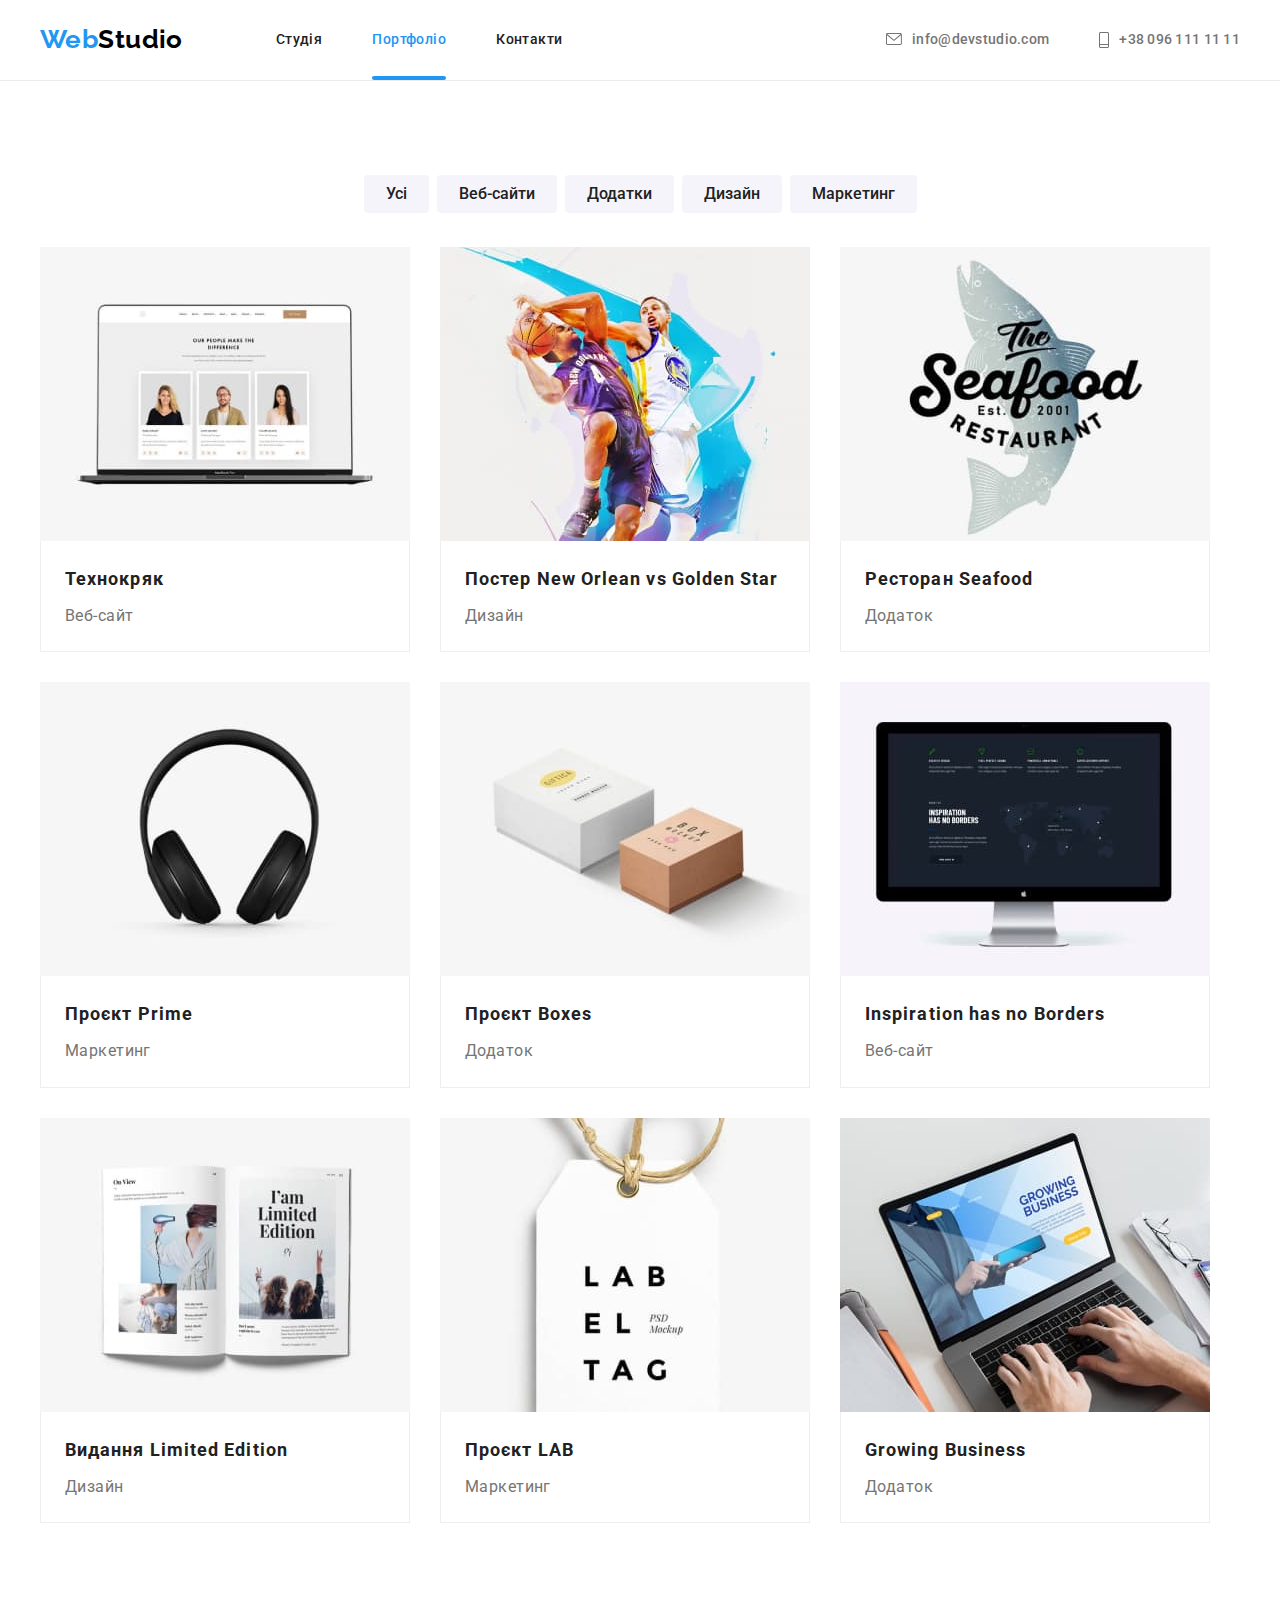
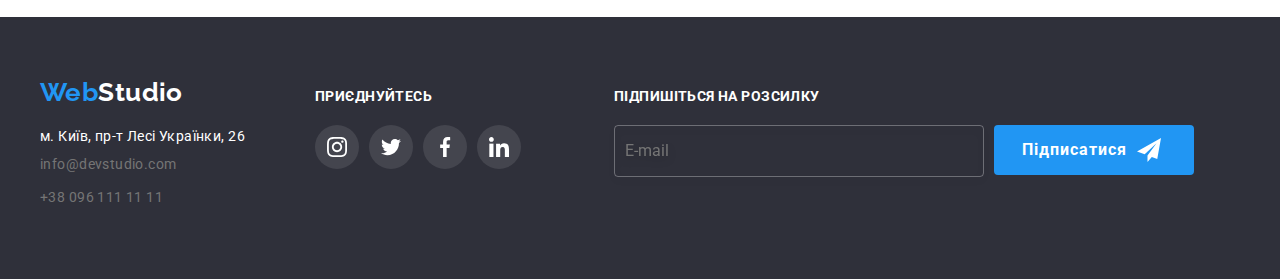
==== portfolio.html @ acfb6be5 "start" ====
<!DOCTYPE html>
<html lang="uk">
  <head>
    <meta charset="UTF-8" />
    <meta http-equiv="X-UA-Compatible" content="IE=edge" />
    <meta name="viewport" content="width=device-width, initial-scale=1.0" />
    <title>Portfolio</title>
    <link rel="preconnect" href="https://fonts.googleapis.com" />
    <link rel="preconnect" href="https://fonts.gstatic.com" crossorigin />
    <link
      href="https://fonts.googleapis.com/css2?family=Raleway:wght@700&family=Roboto:wght@400;500;700;900&display=swap"
      rel="stylesheet"
    />
    <link rel="stylesheet" href="./css/main.min.css" />
  </head>
  <body>
    <!----------------------------------------------------HEADER----------------------------------------------------------------->
    <header class="header">
      <div class="container header__container">
        <nav class="navigation">
          <a class="link webstudio-main" href="./index.html" lang="en"
            >Web<span class="studio">Studio</span></a
          >
          <ul class="menu list">
            <li class="menu__item">
              <a class="menu__link link" href="./index.html">Студія</a>
            </li>
            <li class="menu__item">
              <a class="menu__link current link" href="./portfolio.html">Портфоліо</a>
            </li>
            <li class="menu__item"><a class="menu__link link" href="#">Контакти</a></li>
          </ul>
        </nav>
        <ul class="list contact-list">
          <li>
            <a class="contact-list__link link" href="mailto:info@devstudio.com">
              <svg aria-label="конверт" class="contact-list_logo" width="16" height="12">
                <use href="./images/icons.svg#icon-envelope"></use>
              </svg>
              info@devstudio.com</a
            >
          </li>
          <li>
            <a class="contact-list__link link" href="tel:+380961111111">
              <svg aria-label="телефон" class="contact-list_logo" width="10" height="16">
                <use href="./images/icons.svg#icon-Vector"></use>
              </svg>
              +38 096 111 11 11</a
            >
          </li>
        </ul>
      </div>
    </header>
    <main>
      <section class="section">
        <div class="container">
          <h1 class="visually-hidden">Портфоліо</h1>
          <ul class="list portfolio-item">
            <li><button class="portfolio-item__btn" type="button">Усі</button></li>
            <li><button class="portfolio-item__btn" type="button">Веб-сайти</button></li>
            <li><button class="portfolio-item__btn" type="button">Додатки</button></li>
            <li><button class="portfolio-item__btn" type="button">Дизайн</button></li>
            <li><button class="portfolio-item__btn" type="button">Маркетинг</button></li>
          </ul>
          <ul class="list projects">
            <li>
              <a class="card-interactive" href="#">
                <div class="card-interactive__transform">
                  <img src="./images/portfolio1.jpg" alt="сайт" width="370" height="294" />
                  <p class="card-interactive__text">
                    Ресурс пропонує комплексні пропозиції з різним рівнем функціоналу та сервісів.
                    Все це дозволить відвідувачу отримати вичерпні відомості про компанію чи
                    приватну особу.
                  </p>
                </div>
                <div class="name-projects">
                  <h3 class="name-projects__proect">Технокряк</h3>
                  <p class="name-projects__work">Веб-сайт</p>
                </div>
              </a>
            </li>

            <li>
              <a class="card-interactive" href="#">
                <div class="card-interactive__transform">
                  <img src="./images/portfolio2.jpg" alt="баскетболісти" width="370" height="294" />
                  <p class="card-interactive__text">
                    Ресурс пропонує комплексні пропозиції з різним рівнем функціоналу та сервісів.
                    Все це дозволить відвідувачу отримати вичерпні відомості про компанію чи
                    приватну особу.
                  </p>
                </div>
                <div class="name-projects">
                  <h3 class="name-projects__proect">Постер New Orlean vs Golden Star</h3>
                  <p class="name-projects__work">Дизайн</p>
                </div>
              </a>
            </li>
            <li>
              <a class="card-interactive" href="#">
                <div class="card-interactive__transform">
                  <img
                    src="./images/portfolio3.jpg"
                    alt="емблема ресторану"
                    width="370"
                    height="294"
                  />
                  <p class="card-interactive__text">
                    Ресурс пропонує комплексні пропозиції з різним рівнем функціоналу та сервісів.
                    Все це дозволить відвідувачу отримати вичерпні відомості про компанію чи
                    приватну особу.
                  </p>
                </div>
                <div class="name-projects">
                  <h3 class="name-projects__proect">Ресторан Seafood</h3>
                  <p class="name-projects__work">Додаток</p>
                </div>
              </a>
            </li>
            <li>
              <a class="card-interactive" href="#">
                <div class="card-interactive__transform">
                  <img src="./images/portfolio4.jpg" alt="навушники" width="370" height="294" />
                  <p class="card-interactive__text">
                    Ресурс пропонує комплексні пропозиції з різним рівнем функціоналу та сервісів.
                    Все це дозволить відвідувачу отримати вичерпні відомості про компанію чи
                    приватну особу.
                  </p>
                </div>
                <div class="name-projects">
                  <h3 class="name-projects__proect">Проєкт Prime</h3>
                  <p class="name-projects__work">Маркетинг</p>
                </div>
              </a>
            </li>
            <li>
              <a class="card-interactive" href="#">
                <div class="card-interactive__transform">
                  <img src="./images/portfolio5.jpg" alt="коробки" width="370" height="294" />
                  <p class="card-interactive__text">
                    Ресурс пропонує комплексні пропозиції з різним рівнем функціоналу та сервісів.
                    Все це дозволить відвідувачу отримати вичерпні відомості про компанію чи
                    приватну особу.
                  </p>
                </div>
                <div class="name-projects">
                  <h3 class="name-projects__proect">Проєкт Boxes</h3>
                  <p class="name-projects__work">Додаток</p>
                </div>
              </a>
            </li>
            <li>
              <a class="card-interactive" href="#">
                <div class="card-interactive__transform">
                  <img src="./images/portfolio6.jpg" alt="монітор" width="370" height="294" />
                  <p class="card-interactive__text">
                    Ресурс пропонує комплексні пропозиції з різним рівнем функціоналу та сервісів.
                    Все це дозволить відвідувачу отримати вичерпні відомості про компанію чи
                    приватну особу.
                  </p>
                </div>
                <div class="name-projects">
                  <h3 class="name-projects__proect">Inspiration has no Borders</h3>
                  <p class="name-projects__work">Веб-сайт</p>
                </div>
              </a>
            </li>

            <li>
              <a class="card-interactive" href="#">
                <div class="card-interactive__transform">
                  <img src="./images/portfolio7.jpg" alt="журнал" width="370" height="294" />
                  <p class="card-interactive__text">
                    Ресурс пропонує комплексні пропозиції з різним рівнем функціоналу та сервісів.
                    Все це дозволить відвідувачу отримати вичерпні відомості про компанію чи
                    приватну особу.
                  </p>
                </div>
                <div class="name-projects">
                  <h3 class="name-projects__proect">Видання Limited Edition</h3>
                  <p class="name-projects__work">Дизайн</p>
                </div>
              </a>
            </li>
            <li>
              <a class="card-interactive" href="#">
                <div class="card-interactive__transform">
                  <img src="./images/portfolio8.jpg" alt="бірка" width="370" height="294" />
                  <p class="card-interactive__text">
                    Ресурс пропонує комплексні пропозиції з різним рівнем функціоналу та сервісів.
                    Все це дозволить відвідувачу отримати вичерпні відомості про компанію чи
                    приватну особу.
                  </p>
                </div>
                <div class="name-projects">
                  <h3 class="name-projects__proect">Проєкт LAB</h3>
                  <p class="name-projects__work">Маркетинг</p>
                </div>
              </a>
            </li>
            <li>
              <a class="card-interactive" href="#">
                <div class="card-interactive__transform">
                  <img src="./images/portfolio9.jpg" alt="ноутбук" width="370" height="294" />
                  <p class="card-interactive__text">
                    Ресурс пропонує комплексні пропозиції з різним рівнем функціоналу та сервісів.
                    Все це дозволить відвідувачу отримати вичерпні відомості про компанію чи
                    приватну особу.
                  </p>
                </div>
                <div class="name-projects">
                  <h3 class="name-projects__proect">Growing Business</h3>
                  <p class="name-projects__work">Додаток</p>
                </div>
              </a>
            </li>
          </ul>
        </div>
      </section>
    </main>
    <!----------------------------------------------------FOOTER----------------------------------------------------------------->
 <footer class="footer">
      <div class="container footer-conteiner">
        <div>
          <a class="link webstudio-footer" href="./index.html" lang="en"
            >Web<span class="studio-footer">Studio</span></a
          >

          <address class="address">
            <ul class="list address__list">
              <li class="address__item address__item--map">
                <a
                  class="link address__link"
                  href="https://goo.gl/maps/CPtrU1FHBa2aNyZL9"
                  target="_blank"
                  rel="noopener noreferrer nofollow"
                  >м. Київ, пр-т Лесі Українки, 26</a
                >
              </li>
              <li class="address__item">
                <a class="link address__contact" href="mailto:info@devstudio.com"
                  >info@devstudio.com</a
                >
              </li>
              <li class="address__item">
                <a class="link address__contact" href="tel:+380961111111">+38 096 111 11 11</a>
              </li>
            </ul>
          </address>
        </div>
<!--Join-->
        <div class="join">
          <p class="join__text">приєднуйтесь</p>
          <ul class="social-list list">
            <li class="social-list__item">
              <a href="" class="social-list__link social-list__link--color">
                <svg aria-label="іконка інстаграму" class="social-list__icon">
                  <use href="./images/icons.svg#icon-instagram"></use>
                </svg>
              </a>
            </li>
            <li class="social-list__item">
              <a href="" class="social-list__link social-list__link--color">
                <svg aria-label="іконка твітеру" class="social-list__icon">
                  <use href="./images/icons.svg#icon-twitter"></use>
                </svg>
              </a>
            </li>
            <li class="social-list__item">
              <a href="" class="social-list__link social-list__link--color">
                <svg aria-label="іконка фейсбуку" class="social-list__icon">
                  <use href="./images/icons.svg#icon-facebook"></use>
                </svg>
              </a>
            </li>
            <li class="social-list__item">
              <a href="" class="social-list__link social-list__link--color">
                <svg aria-label="іконка лінкедіну" class="social-list__icon">
                  <use href="./images/icons.svg#icon-linkedin"></use>
                </svg>
              </a>
            </li>
          </ul>
        </div>
        <div>
          <!--FORM-FOOTER-->
          <p class="join__text">підпишіться на розсилку</p>
          <form class="form-footer">
            <label for="meil" class="form-footer__label">
              <input type="mail" name="E-mail" id="mail" placeholder="E-mail" class="form-footer__mail" />
            </label>
            <button class="form-footer__button">
              Підписатися
              <svg aria-label="іконка відправки" class="form-footer__button-icon">
                <use href="./images/icons.svg#icon-icon-send-1"></use>
              </svg>
            </button>
          </form>
        </div>
      </div>
    </footer>
  </body>
</html>
---- css/main.min.css ----
h1,h2,h3,h4,h5,p{margin-top:0;margin-bottom:0;color:var(--primary-text-color)}a{text-decoration:none;list-style:none}ul,ol{margin-top:0;margin-bottom:0;padding-left:0}.link{text-decoration:none}.list{list-style:none}img{display:block;max-width:100%;height:auto}button{cursor:pointer}body{font-size:14px;font-family:"Roboto",sans-serif;letter-spacing:.03em;margin:auto}svg{display:block}.section{padding-top:94px;padding-bottom:94px}.section2{padding-bottom:94px}.container{width:1200px;margin-left:auto;margin-right:auto;padding-left:15px;padding-right:15px}.visually-hidden{position:absolute;white-space:nowrap;width:1px;height:1px;overflow:hidden;border:0;padding:0;clip:rect(0 0 0 0);clip-path:inset(50%);margin:-1px}.webstudio-main{font-family:"Raleway",sans-serif;font-weight:700;font-size:26px;line-height:1.2;color:#2196f3;margin-right:93px}.studio{color:#000}.webstudio-footer{font-family:"Raleway",sans-serif;font-weight:700;font-size:26px;line-height:1.2;color:#2196f3;display:inline-block}.studio-footer{color:#fff}.header{padding-top:24px;padding-bottom:25px;border-bottom:1px solid #ececec}.header__container{display:flex;align-items:center;justify-content:space-between}.navigation{display:flex;align-items:center}.menu{display:flex;column-gap:50px}.menu__link{font-family:"Roboto",sans-serif;font-weight:500;line-height:1.1;color:#212121;position:relative;padding-bottom:32px;transition:color 250ms cubic-bezier(0.4, 0, 0.2, 1)}.menu__link:hover,.menu__link:focus{color:#2196f3}.current{color:#2196f3}.current::after{content:"";position:absolute;bottom:-1px;left:0;width:100%;height:4px;background:#2196f3;border-radius:2px}.contact-list{display:flex;column-gap:50px}.contact-list .contact-list_logo{cursor:pointer}.contact-list_logo:hover,.contact-list_logo:focus{fill:#2196f3}.contact-list__link{font-family:"Roboto",sans-serif;font-weight:500;line-height:1.1;letter-spacing:.02em;color:#757575;display:flex;gap:10px;fill:currentColor;align-items:center;transition:color 250ms cubic-bezier(0.4, 0, 0.2, 1)}.contact-list__link:hover,.contact-list__link:focus{color:#2196f3}.title{height:600px;padding-top:200px;padding-bottom:280px;background:rgba(47,48,58,.4);box-shadow:0px 4px 4px rgba(0,0,0,.25);background-image:linear-gradient(rgba(47, 48, 58, 0.4), rgba(47, 48, 58, 0.4)),url("../images/hero.jpg");background-size:cover;max-width:1600px;margin:auto}.hero{width:700px}.head{background:#fff}.hero__title{font-family:"Roboto",sans-serif;font-weight:900;font-size:44px;line-height:1.5;text-align:center;letter-spacing:.06em;text-transform:uppercase;color:#fff;margin-bottom:30px}.hero__button{font-family:"Roboto",sans-serif;display:flex;margin-right:auto;margin-left:auto;padding:10px 32px;font-family:inherit;font-weight:700;font-size:16px;line-height:1.88;letter-spacing:.06em;color:#fff;background-color:#2196f3;border-radius:4px;border:none;transition:background-color 250ms cubic-bezier(0.4, 0, 0.2, 1)}.hero__button:hover,.hero__button:focus{background:#188ce8;box-shadow:0px 4px 4px rgba(0,0,0,.15);border-radius:4px}.benefits{display:flex;column-gap:30px;margin-left:auto;margin-right:auto}.benefits__title{font-family:"Roboto",sans-serif;font-weight:700;line-height:1.1;text-transform:uppercase;color:#212121;margin-top:30px}.benefits__box{display:flex;align-items:center;justify-content:center;width:270px;height:120px;background-color:#f5f4fa}.benefits__icon{width:70px;height:70px}.benefits__text{font-family:"Roboto",sans-serif;line-height:1.7;color:#757575;margin-top:10px}.activity__title{font-family:"Roboto",sans-serif;font-weight:700;font-size:36px;line-height:1.2;text-align:center;color:#212121;margin-bottom:50px}.activity__list{display:flex;flex-wrap:wrap;gap:30px}.activity__image{position:relative}.activity__image-text{font-family:"Roboto",sans-serif;font-weight:700;font-size:14px;line-height:1.1;text-transform:uppercase;color:#fff;position:absolute;bottom:0;left:0;display:flex;justify-content:center;align-items:center;width:370px;height:70px;background:rgba(47,48,58,.8)}.section-team{background:#f5f4fa}.team-list{display:flex;gap:30px}.team-list__item{background-color:#fff;border-radius:0px 0px 4px 4px;box-shadow:0px 1px 3px rgba(0,0,0,.12),0px 1px 1px rgba(0,0,0,.14),0px 2px 1px rgba(0,0,0,.2)}.team-content{padding:30px}.team-content__job{font-family:"Roboto",sans-serif;font-size:16px;line-height:1.2;text-align:center;color:#757575;margin-bottom:16px}.team-content__name{font-weight:500;font-size:16px;line-height:19px;text-align:center;color:#212121;margin-bottom:10px}.social-list__icon{width:20px;height:20px;fill:currentColor}.social-list{display:flex;justify-content:center;column-gap:10px}.social-list__link{display:flex;align-items:center;justify-content:center;width:44px;height:44px;border-radius:50%;color:#afb1b8;cursor:pointer;transition:color 250ms cubic-bezier(0.4, 0, 0.2, 1),background-color 250ms cubic-bezier(0.4, 0, 0.2, 1)}.social-list__link:hover,.social-list__link:focus{color:#fff;background-color:#2196f3}.social-list__link--color{color:#fff;background-color:rgba(255,255,255,.1)}.customers-list__icon{width:106px;height:60px;fill:currentColor}.customers-list{display:flex;justify-content:center;column-gap:30px}.customers-list__link{display:flex;align-items:center;justify-content:center;width:170px;height:92px;border:1px solid #afb1b8;border-radius:4px;color:#afb1b8;transition:color 250ms cubic-bezier(0.4, 0, 0.2, 1),background-color 250ms cubic-bezier(0.4, 0, 0.2, 1)}.customers-list__link:hover,.customers-list__link:focus{color:#2196f3;border:1px solid #2196f3}.footer{background-color:#2f303a;padding-top:60px;padding-bottom:60px}.footer-conteiner{display:flex;align-items:baseline}.address__contact:hover,.address__contact:focus{color:#2196f3}.address__contact{font-family:"Roboto",sans-serif;line-height:1.7;color:#757575;transition:color 250ms cubic-bezier(0.4, 0, 0.2, 1),background-color 250ms cubic-bezier(0.4, 0, 0.2, 1)}.address{font-style:normal}.address__link{font-family:"Roboto",sans-serif;line-height:1.7px;color:#fff;transition:color 250ms cubic-bezier(0.4, 0, 0.2, 1),background-color 250ms cubic-bezier(0.4, 0, 0.2, 1)}.address__item{margin-bottom:9px}.address__item--map{margin-top:20px}.join{margin-left:70px;margin-right:93px}.join__text{font-family:"Roboto",sans-serif;font-weight:700;line-height:1.14;text-transform:uppercase;color:#fff;margin-bottom:20px}.form-footer{display:flex;gap:10px}.form-footer__label input{font-family:"Roboto",sans-serif;font-weight:400;font-size:16px;line-height:1.25;color:rgba(255,255,255,.6);padding-left:10px;outline:none}.form-footer__mail{width:358px;height:50px;padding:0;background-color:rgba(0,0,0,0);border:1px solid rgba(255,255,255,.3);filter:drop-shadow(0px 4px 4px rgba(0, 0, 0, 0.15));border-radius:4px;display:block}.form-footer__button{font-family:"Roboto",sans-serif;font-weight:700;font-size:16px;line-height:30px;letter-spacing:.06em;color:#fff;background-color:#2196f3;width:200px;height:50px;display:flex;padding:10px 28px;border:none;border-radius:4px;transition:color 250ms cubic-bezier(0.4, 0, 0.2, 1),background-color 250ms cubic-bezier(0.4, 0, 0.2, 1),box-shadow 250ms cubic-bezier(0.4, 0, 0.2, 1)}.form-footer__button:hover,.form-footer__button:focus{box-shadow:0px 4px 4px rgba(0,0,0,.15)}.form-footer__button-icon{width:24px;height:24px;margin-left:10px;margin-top:3px;fill:#fff}.beckdrop{position:fixed;top:0;left:0;width:100%;height:100%;background:rgba(0,0,0,.2);z-index:100;opacity:1;visibility:visible;pointer-events:auto;transition:opacity 500ms ease,visibility 500ms ease}.is-hidden{opacity:0;pointer-events:none;visibility:hidden}.modal{height:581px;width:528px;background-color:#fff;position:absolute;top:50%;left:50%;transform:translate(-50%, -50%)}.modal__close-btn{background:rgba(0,0,0,0);border:1px solid rgba(0,0,0,.1);width:30px;height:30px;display:flex;align-items:center;justify-content:center;border-radius:50%;position:absolute;top:8px;right:8px;transition:fill 250ms cubic-bezier(0.4, 0, 0.2, 1)}.modal__close-btn:hover,.modal-window__close-btn:focus{fill:#2196f3}.form-modal{padding:40px}.form-modal__title{font-family:"Roboto",sans-serif;font-weight:700;font-size:20px;line-height:23px;color:#212121;text-align:center}.input-box{margin-top:10px}.input-box__label{font-family:"Roboto",sans-serif;font-weight:400;font-size:12px;line-height:14px;letter-spacing:.01em;color:#757575}.input-box__container{position:relative;margin-top:4px}.input-box__container input::placeholder{border:1px solid rgba(33,33,33,.2);border-radius:4px}.input-box__input{width:100%;height:40px;border:1px solid rgba(33,33,33,.2);border-radius:4px;padding:11px 12px 11px 42px;transition:border-color 250ms cubic-bezier(0.4, 0, 0.2, 1);outline:none;font-size:14px;line-height:1.14;letter-spacing:.01em;color:#212121;cursor:pointer}.input-box__input:focus{border-color:#2196f3}.input-box__input:focus+.input-box__icon{fill:#2196f3}.input-box__icon{position:absolute;left:12px;top:50%;transform:translateY(-50%);transition:color 250ms cubic-bezier(0.4, 0, 0.2, 1)}.input-box__textarea{display:block;width:448px;height:120px;border:1px solid rgba(33,33,33,.2);border-radius:4px;font-family:"Roboto",sans-serif;font-weight:400;font-size:12px;line-height:14px;letter-spacing:.01em;color:rgba(117,117,117,.5);padding:12px 16px;outline:none;cursor:pointer;margin-top:4px}.input-box__textarea:focus{border-color:#2196f3}#comments{color:#212121;font-family:"Roboto",sans-serif;font-weight:400;font-size:12px;line-height:14px;letter-spacing:.01em}.checkbox{margin-bottom:30px;padding-left:13px;margin-top:20px}.checkbox__label{font-size:14px;line-height:1.71;letter-spacing:.03em;color:#757575;display:flex;align-items:center;gap:7px}.checkbox__label span{width:16px;height:15px;border:2px solid #212121;border-radius:2px;display:flex;align-items:center;justify-content:center}.checkbox__input{-webkit-appearance:none;-moz-appearance:none;appearance:none;position:absolute}.checkbox__input:checked+.checkbox__icon{background-color:#2196f3;border:2px solid #2196f3}.checkbox__svg{background:rgba(0,0,0,0)}.checkbox__link{font-size:14px;line-height:1.71;color:#2196f3;position:relative}.checkbox__link::after{position:absolute;content:"";bottom:5px;right:0;width:100%;height:1px;background-color:#2196f3}.buton-modal-send{font-family:"Roboto",sans-serif;display:flex;margin-right:auto;margin-left:auto;padding:10px 52px;font-weight:700;font-size:16px;line-height:30px;letter-spacing:.06em;color:#fff;background:#2196f3;box-shadow:0px 4px 4px rgba(0,0,0,.15);border:none;border-radius:4px;transition:color 250ms cubic-bezier(0.4, 0, 0.2, 1),background-color 250ms cubic-bezier(0.4, 0, 0.2, 1),box-shadow 250ms cubic-bezier(0.4, 0, 0.2, 1)}.buton-modal-send:hover,.buton-modal-send:focus{background-color:#188ce8;box-shadow:0px 4px 4px rgba(0,0,0,.15)}.portfolio-item{display:flex;justify-content:center;gap:8px;margin-bottom:34px}.portfolio-item__btn{font-family:"Roboto",sans-serif;font-weight:500;font-size:16px;line-height:1.6;text-align:center;color:#212121;background-color:#f5f4fa;padding:6px 22px;border:none;border-radius:4px;transition:color 250ms cubic-bezier(0.4, 0, 0.2, 1),background-color 250ms cubic-bezier(0.4, 0, 0.2, 1)}.portfolio-item__btn:hover,.portfolio-item__btn:focus{color:#fff;background-color:#2196f3;box-shadow:0px 4px 4px rgba(0,0,0,.15)}.projects{display:flex;flex-wrap:wrap;gap:30px}.card-interactive{display:block;position:relative;text-decoration:none}.card-interactive:hover .card-interactive__text,.card-interactive:focus .card-interactive__text{transform:translateY(0%);background:rgba(33,150,243,.9)}.card-interactive:hover,.card-interactive:focus{box-shadow:0px 1px 1px rgba(0,0,0,.12),0px 4px 4px rgba(0,0,0,.06),1px 4px 6px rgba(0,0,0,.16)}.card-interactive__transform{position:relative;overflow:hidden}.card-interactive__text{position:absolute;top:0;left:0;height:100%;overflow:hidden;padding:64px 24px;color:#fff;font-family:"Roboto",sans-serif;font-weight:400;font-size:18px;line-height:1.5;transform:translateY(100%);transition:transform 250ms cubic-bezier(0.4, 0, 0.2, 1),background-color 250ms cubic-bezier(0.4, 0, 0.2, 1)}.name-projects{padding:20px 24px;border:1px solid #eee;border-top:none}.name-projects__work{font-family:"Roboto",sans-serif;font-weight:400;font-size:16px;line-height:1.9;color:#757575;margin-top:4px}.name-projects__proect{font-family:"Roboto",sans-serif;font-weight:700;font-size:18px;line-height:2;letter-spacing:.06em;color:#212121}/*# sourceMappingURL=main.min.css.map */
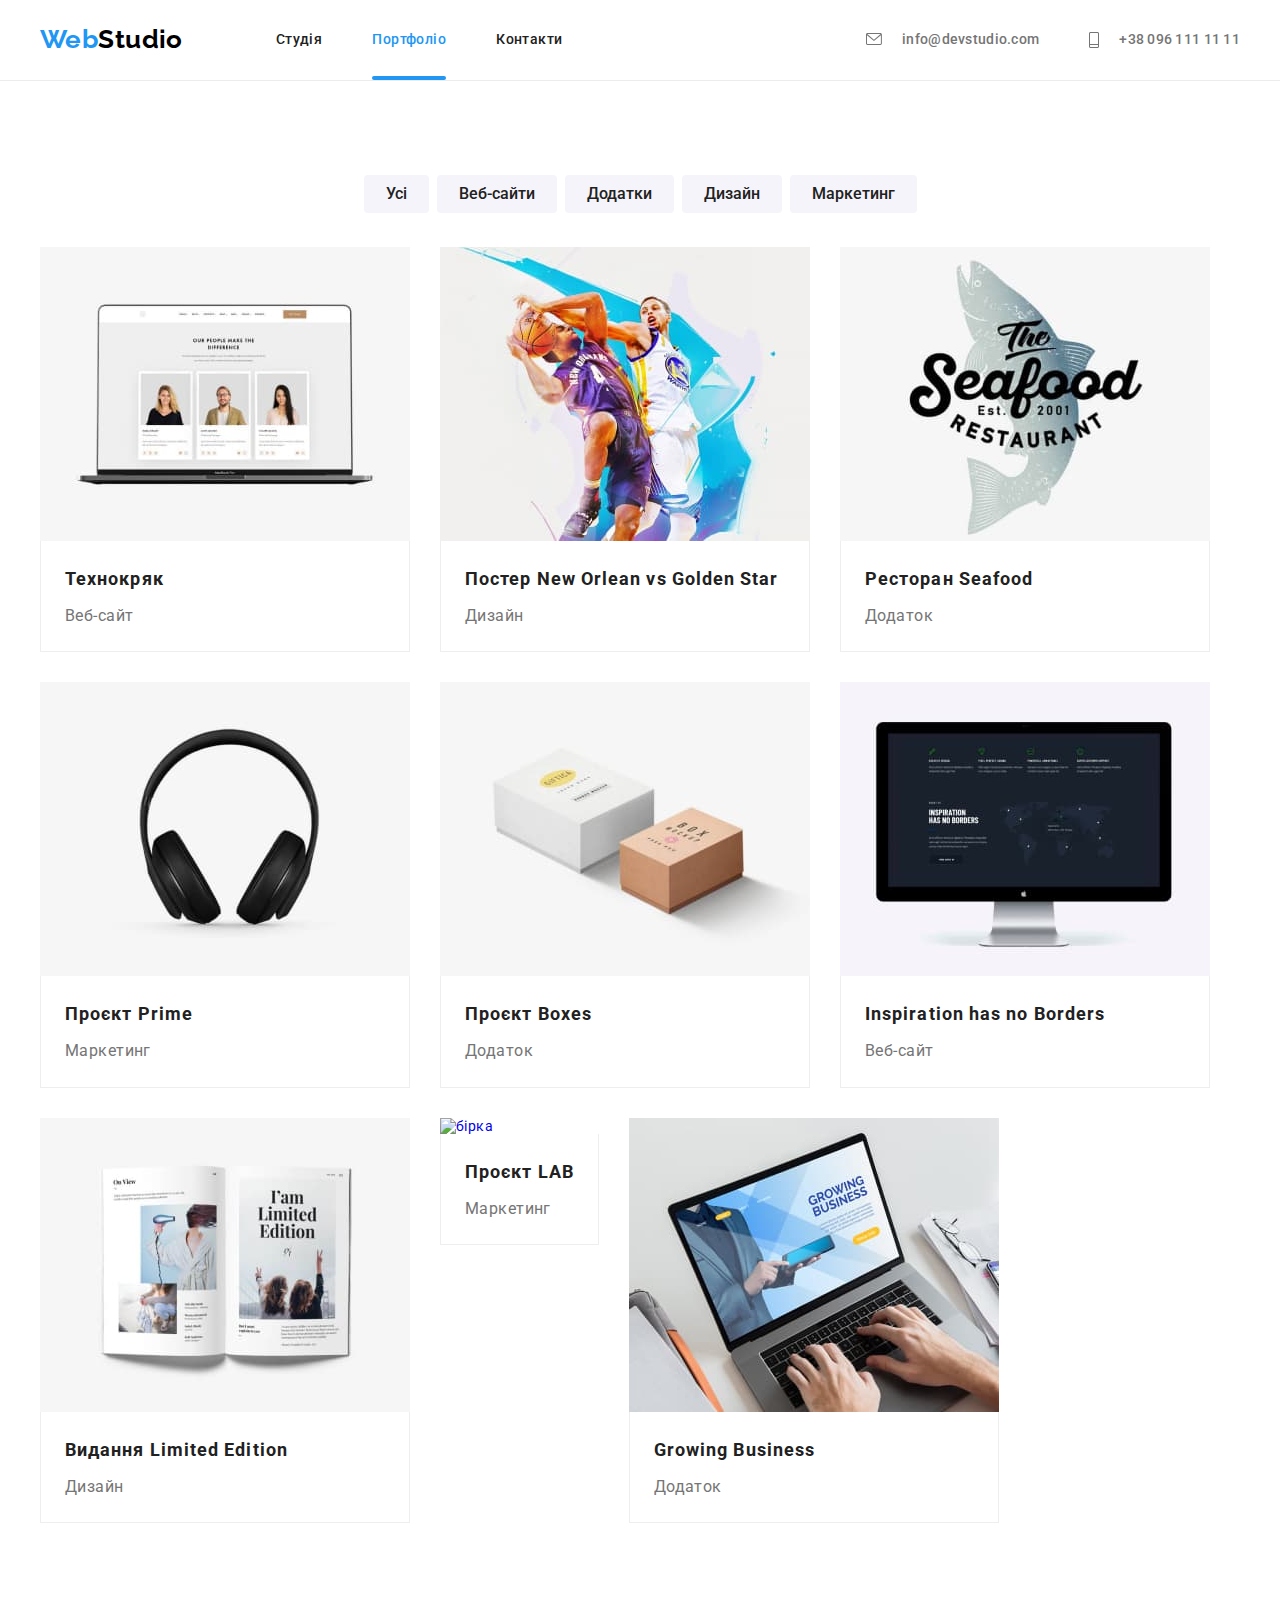
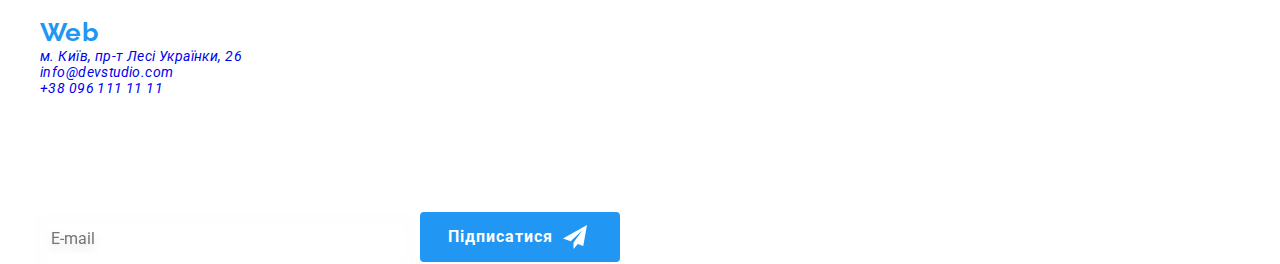
==== commit 2c46c572: "30% ready" ====
--- a/portfolio.html
+++ b/portfolio.html
@@ -66,7 +66,12 @@
             <li>
               <a class="card-interactive" href="#">
                 <div class="card-interactive__transform">
-                  <img src="./images/portfolio1.jpg" alt="сайт" width="370" height="294" />
+                  <picture>
+                <source srcset="./images/tablet/portfolio1@1x.jpg 1x, ./images/tablet/portfolio1@2x.jpg 2x" media="(max-width: 1199px)">
+                <source srcset="./images/desktop/portfolio1@1x.jpg 1x, ./images/desktop/portfolio1@2x.jpg 2x" media="(min-width: 1200px)">
+                  <source srcset="./images/mobile/portfolio1@1x.jpg 1x, ./images/mobile/portfolio1@2x.jpg 2x" media="(max-width: 768px)">
+                  <img src="./images/mobile/portfolio1@1x.jpg" alt="сайт">
+              </picture>
                   <p class="card-interactive__text">
                     Ресурс пропонує комплексні пропозиції з різним рівнем функціоналу та сервісів.
                     Все це дозволить відвідувачу отримати вичерпні відомості про компанію чи
@@ -83,7 +88,12 @@
             <li>
               <a class="card-interactive" href="#">
                 <div class="card-interactive__transform">
-                  <img src="./images/portfolio2.jpg" alt="баскетболісти" width="370" height="294" />
+                   <picture>
+                <source srcset="./images/tablet/portfolio2@1x.jpg 1x, ./images/tablet/portfolio2@2x.jpg 2x" media="(max-width: 1199px)">
+                <source srcset="./images/desktop/portfolio2@1x.jpg 1x, ./images/desktop/portfolio2@2x.jpg 2x" media="(min-width: 1200px)">
+                  <source srcset="./images/mobile/portfolio2@1x.jpg 1x, ./images/mobile/portfolio2@2x.jpg 2x" media="(max-width: 768px)">
+                  <img src="./images/mobile/portfolio2@1x.jpg" alt="баскетболісти">
+              </picture>
                   <p class="card-interactive__text">
                     Ресурс пропонує комплексні пропозиції з різним рівнем функціоналу та сервісів.
                     Все це дозволить відвідувачу отримати вичерпні відомості про компанію чи
@@ -99,12 +109,12 @@
             <li>
               <a class="card-interactive" href="#">
                 <div class="card-interactive__transform">
-                  <img
-                    src="./images/portfolio3.jpg"
-                    alt="емблема ресторану"
-                    width="370"
-                    height="294"
-                  />
+                    <picture>
+                <source srcset="./images/tablet/portfolio3@1x.jpg 1x, ./images/tablet/portfolio3@2x.jpg 2x" media="(max-width: 1199px)">
+                <source srcset="./images/desktop/portfolio3@1x.jpg 1x, ./images/desktop/portfolio3@2x.jpg 2x" media="(min-width: 1200px)">
+                  <source srcset="./images/mobile/portfolio3@1x.jpg 1x, ./images/mobile/portfolio3@2x.jpg 2x" media="(max-width: 768px)">
+                  <img src="./images/mobile/portfolio3@1x.jpg" alt="емблема ресторану">
+              </picture>
                   <p class="card-interactive__text">
                     Ресурс пропонує комплексні пропозиції з різним рівнем функціоналу та сервісів.
                     Все це дозволить відвідувачу отримати вичерпні відомості про компанію чи
@@ -120,7 +130,12 @@
             <li>
               <a class="card-interactive" href="#">
                 <div class="card-interactive__transform">
-                  <img src="./images/portfolio4.jpg" alt="навушники" width="370" height="294" />
+                    <picture>
+                <source srcset="./images/tablet/portfolio4@1x.jpg 1x, ./images/tablet/portfolio4@2x.jpg 2x" media="(max-width: 1199px)">
+                <source srcset="./images/desktop/portfolio4@1x.jpg 1x, ./images/desktop/portfolio4@2x.jpg 2x" media="(min-width: 1200px)">
+                  <source srcset="./images/mobile/portfolio4@1x.jpg 1x, ./images/mobile/portfolio4@2x.jpg 2x" media="(max-width: 768px)">
+                  <img src="./images/mobile/portfolio4@1x.jpg" alt="навушники">
+              </picture>
                   <p class="card-interactive__text">
                     Ресурс пропонує комплексні пропозиції з різним рівнем функціоналу та сервісів.
                     Все це дозволить відвідувачу отримати вичерпні відомості про компанію чи
@@ -136,7 +151,12 @@
             <li>
               <a class="card-interactive" href="#">
                 <div class="card-interactive__transform">
-                  <img src="./images/portfolio5.jpg" alt="коробки" width="370" height="294" />
+                  <picture>
+                <source srcset="./images/tablet/portfolio5@1x.jpg 1x, ./images/tablet/portfolio5@2x.jpg 2x" media="(max-width: 1199px)">
+                <source srcset="./images/desktop/portfolio5@1x.jpg 1x, ./images/desktop/portfolio5@2x.jpg 2x" media="(min-width: 1200px)">
+                  <source srcset="./images/mobile/portfolio5@1x.jpg 1x, ./images/mobile/portfolio5@2x.jpg 2x" media="(max-width: 768px)">
+                  <img src="./images/mobile/portfolio5@1x.jpg" alt="коробки">
+              </picture>
                   <p class="card-interactive__text">
                     Ресурс пропонує комплексні пропозиції з різним рівнем функціоналу та сервісів.
                     Все це дозволить відвідувачу отримати вичерпні відомості про компанію чи
@@ -152,7 +172,12 @@
             <li>
               <a class="card-interactive" href="#">
                 <div class="card-interactive__transform">
-                  <img src="./images/portfolio6.jpg" alt="монітор" width="370" height="294" />
+                  <picture>
+                <source srcset="./images/tablet/portfolio6@1x.jpg 1x, ./images/tablet/portfolio6@2x.jpg 2x" media="(max-width: 1199px)">
+                <source srcset="./images/desktop/portfolio6@1x.jpg 1x, ./images/desktop/portfolio6@2x.jpg 2x" media="(min-width: 1200px)">
+                  <source srcset="./images/mobile/portfolio6@1x.jpg 1x, ./images/mobile/portfolio6@2x.jpg 2x" media="(max-width: 768px)">
+                  <img src="./images/mobile/portfolio6@1x.jpg" alt="монітор">
+              </picture>
                   <p class="card-interactive__text">
                     Ресурс пропонує комплексні пропозиції з різним рівнем функціоналу та сервісів.
                     Все це дозволить відвідувачу отримати вичерпні відомості про компанію чи
@@ -169,7 +194,12 @@
             <li>
               <a class="card-interactive" href="#">
                 <div class="card-interactive__transform">
-                  <img src="./images/portfolio7.jpg" alt="журнал" width="370" height="294" />
+                  <picture>
+                <source srcset="./images/tablet/portfolio7@1x.jpg 1x, ./images/tablet/portfolio7@2x.jpg 2x" media="(max-width: 1199px)">
+                <source srcset="./images/desktop/portfolio7@1x.jpg 1x, ./images/desktop/portfolio7@2x.jpg 2x" media="(min-width: 1200px)">
+                  <source srcset="./images/mobile/portfolio7@1x.jpg 1x, ./images/mobile/portfolio7@2x.jpg 2x" media="(max-width: 768px)">
+                  <img src="./images/mobile/portfolio7@1x.jpg" alt="журнал">
+              </picture>
                   <p class="card-interactive__text">
                     Ресурс пропонує комплексні пропозиції з різним рівнем функціоналу та сервісів.
                     Все це дозволить відвідувачу отримати вичерпні відомості про компанію чи
@@ -185,7 +215,12 @@
             <li>
               <a class="card-interactive" href="#">
                 <div class="card-interactive__transform">
-                  <img src="./images/portfolio8.jpg" alt="бірка" width="370" height="294" />
+                 <picture>
+                <source srcset="./images/tablet/portfolio8@1x.jpg 1x, ./images/tablet/portfolio8@2x.jpg 2x" media="(max-width: 1199px)">
+                <source srcset="./images/desktop/portfolio8@1x.jpg 1x, ./images/desktop/portfolio8@2x.jpg 2x" media="(min-width: 1200px)">
+                  <source srcset="./images/mobile/portfolio8@1x.jpg 1x, ./images/mobile/portfolio8@2x.jpg 2x" media="(max-width: 768px)">
+                  <img src="./images/mobile/portfolio8@1x.jpg" alt="бірка">
+              </picture>
                   <p class="card-interactive__text">
                     Ресурс пропонує комплексні пропозиції з різним рівнем функціоналу та сервісів.
                     Все це дозволить відвідувачу отримати вичерпні відомості про компанію чи
@@ -201,7 +236,12 @@
             <li>
               <a class="card-interactive" href="#">
                 <div class="card-interactive__transform">
-                  <img src="./images/portfolio9.jpg" alt="ноутбук" width="370" height="294" />
+                  <picture>
+                <source srcset="./images/tablet/portfolio9@1x.jpg 1x, ./images/tablet/portfolio9@2x.jpg 2x" media="(max-width: 1199px)">
+                <source srcset="./images/desktop/portfolio9@1x.jpg 1x, ./images/desktop/portfolio9@2x.jpg 2x" media="(min-width: 1200px)">
+                  <source srcset="./images/mobile/portfolio9@1x.jpg 1x, ./images/mobile/portfolio9@2x.jpg 2x" media="(max-width: 768px)">
+                  <img src="./images/mobile/portfolio9@1x.jpg" alt="ноутбук">
+              </picture>
                   <p class="card-interactive__text">
                     Ресурс пропонує комплексні пропозиції з різним рівнем функціоналу та сервісів.
                     Все це дозволить відвідувачу отримати вичерпні відомості про компанію чи
--- a/css/main.min.css
+++ b/css/main.min.css
@@ -1 +1 @@
-h1,h2,h3,h4,h5,p{margin-top:0;margin-bottom:0;color:var(--primary-text-color)}a{text-decoration:none;list-style:none}ul,ol{margin-top:0;margin-bottom:0;padding-left:0}.link{text-decoration:none}.list{list-style:none}img{display:block;max-width:100%;height:auto}button{cursor:pointer}body{font-size:14px;font-family:"Roboto",sans-serif;letter-spacing:.03em;margin:auto}svg{display:block}.section{padding-top:94px;padding-bottom:94px}.section2{padding-bottom:94px}.container{width:1200px;margin-left:auto;margin-right:auto;padding-left:15px;padding-right:15px}.visually-hidden{position:absolute;white-space:nowrap;width:1px;height:1px;overflow:hidden;border:0;padding:0;clip:rect(0 0 0 0);clip-path:inset(50%);margin:-1px}.webstudio-main{font-family:"Raleway",sans-serif;font-weight:700;font-size:26px;line-height:1.2;color:#2196f3;margin-right:93px}.studio{color:#000}.webstudio-footer{font-family:"Raleway",sans-serif;font-weight:700;font-size:26px;line-height:1.2;color:#2196f3;display:inline-block}.studio-footer{color:#fff}.header{padding-top:24px;padding-bottom:25px;border-bottom:1px solid #ececec}.header__container{display:flex;align-items:center;justify-content:space-between}.navigation{display:flex;align-items:center}.menu{display:flex;column-gap:50px}.menu__link{font-family:"Roboto",sans-serif;font-weight:500;line-height:1.1;color:#212121;position:relative;padding-bottom:32px;transition:color 250ms cubic-bezier(0.4, 0, 0.2, 1)}.menu__link:hover,.menu__link:focus{color:#2196f3}.current{color:#2196f3}.current::after{content:"";position:absolute;bottom:-1px;left:0;width:100%;height:4px;background:#2196f3;border-radius:2px}.contact-list{display:flex;column-gap:50px}.contact-list .contact-list_logo{cursor:pointer}.contact-list_logo:hover,.contact-list_logo:focus{fill:#2196f3}.contact-list__link{font-family:"Roboto",sans-serif;font-weight:500;line-height:1.1;letter-spacing:.02em;color:#757575;display:flex;gap:10px;fill:currentColor;align-items:center;transition:color 250ms cubic-bezier(0.4, 0, 0.2, 1)}.contact-list__link:hover,.contact-list__link:focus{color:#2196f3}.title{height:600px;padding-top:200px;padding-bottom:280px;background:rgba(47,48,58,.4);box-shadow:0px 4px 4px rgba(0,0,0,.25);background-image:linear-gradient(rgba(47, 48, 58, 0.4), rgba(47, 48, 58, 0.4)),url("../images/hero.jpg");background-size:cover;max-width:1600px;margin:auto}.hero{width:700px}.head{background:#fff}.hero__title{font-family:"Roboto",sans-serif;font-weight:900;font-size:44px;line-height:1.5;text-align:center;letter-spacing:.06em;text-transform:uppercase;color:#fff;margin-bottom:30px}.hero__button{font-family:"Roboto",sans-serif;display:flex;margin-right:auto;margin-left:auto;padding:10px 32px;font-family:inherit;font-weight:700;font-size:16px;line-height:1.88;letter-spacing:.06em;color:#fff;background-color:#2196f3;border-radius:4px;border:none;transition:background-color 250ms cubic-bezier(0.4, 0, 0.2, 1)}.hero__button:hover,.hero__button:focus{background:#188ce8;box-shadow:0px 4px 4px rgba(0,0,0,.15);border-radius:4px}.benefits{display:flex;column-gap:30px;margin-left:auto;margin-right:auto}.benefits__title{font-family:"Roboto",sans-serif;font-weight:700;line-height:1.1;text-transform:uppercase;color:#212121;margin-top:30px}.benefits__box{display:flex;align-items:center;justify-content:center;width:270px;height:120px;background-color:#f5f4fa}.benefits__icon{width:70px;height:70px}.benefits__text{font-family:"Roboto",sans-serif;line-height:1.7;color:#757575;margin-top:10px}.activity__title{font-family:"Roboto",sans-serif;font-weight:700;font-size:36px;line-height:1.2;text-align:center;color:#212121;margin-bottom:50px}.activity__list{display:flex;flex-wrap:wrap;gap:30px}.activity__image{position:relative}.activity__image-text{font-family:"Roboto",sans-serif;font-weight:700;font-size:14px;line-height:1.1;text-transform:uppercase;color:#fff;position:absolute;bottom:0;left:0;display:flex;justify-content:center;align-items:center;width:370px;height:70px;background:rgba(47,48,58,.8)}.section-team{background:#f5f4fa}.team-list{display:flex;gap:30px}.team-list__item{background-color:#fff;border-radius:0px 0px 4px 4px;box-shadow:0px 1px 3px rgba(0,0,0,.12),0px 1px 1px rgba(0,0,0,.14),0px 2px 1px rgba(0,0,0,.2)}.team-content{padding:30px}.team-content__job{font-family:"Roboto",sans-serif;font-size:16px;line-height:1.2;text-align:center;color:#757575;margin-bottom:16px}.team-content__name{font-weight:500;font-size:16px;line-height:19px;text-align:center;color:#212121;margin-bottom:10px}.social-list__icon{width:20px;height:20px;fill:currentColor}.social-list{display:flex;justify-content:center;column-gap:10px}.social-list__link{display:flex;align-items:center;justify-content:center;width:44px;height:44px;border-radius:50%;color:#afb1b8;cursor:pointer;transition:color 250ms cubic-bezier(0.4, 0, 0.2, 1),background-color 250ms cubic-bezier(0.4, 0, 0.2, 1)}.social-list__link:hover,.social-list__link:focus{color:#fff;background-color:#2196f3}.social-list__link--color{color:#fff;background-color:rgba(255,255,255,.1)}.customers-list__icon{width:106px;height:60px;fill:currentColor}.customers-list{display:flex;justify-content:center;column-gap:30px}.customers-list__link{display:flex;align-items:center;justify-content:center;width:170px;height:92px;border:1px solid #afb1b8;border-radius:4px;color:#afb1b8;transition:color 250ms cubic-bezier(0.4, 0, 0.2, 1),background-color 250ms cubic-bezier(0.4, 0, 0.2, 1)}.customers-list__link:hover,.customers-list__link:focus{color:#2196f3;border:1px solid #2196f3}.footer{background-color:#2f303a;padding-top:60px;padding-bottom:60px}.footer-conteiner{display:flex;align-items:baseline}.address__contact:hover,.address__contact:focus{color:#2196f3}.address__contact{font-family:"Roboto",sans-serif;line-height:1.7;color:#757575;transition:color 250ms cubic-bezier(0.4, 0, 0.2, 1),background-color 250ms cubic-bezier(0.4, 0, 0.2, 1)}.address{font-style:normal}.address__link{font-family:"Roboto",sans-serif;line-height:1.7px;color:#fff;transition:color 250ms cubic-bezier(0.4, 0, 0.2, 1),background-color 250ms cubic-bezier(0.4, 0, 0.2, 1)}.address__item{margin-bottom:9px}.address__item--map{margin-top:20px}.join{margin-left:70px;margin-right:93px}.join__text{font-family:"Roboto",sans-serif;font-weight:700;line-height:1.14;text-transform:uppercase;color:#fff;margin-bottom:20px}.form-footer{display:flex;gap:10px}.form-footer__label input{font-family:"Roboto",sans-serif;font-weight:400;font-size:16px;line-height:1.25;color:rgba(255,255,255,.6);padding-left:10px;outline:none}.form-footer__mail{width:358px;height:50px;padding:0;background-color:rgba(0,0,0,0);border:1px solid rgba(255,255,255,.3);filter:drop-shadow(0px 4px 4px rgba(0, 0, 0, 0.15));border-radius:4px;display:block}.form-footer__button{font-family:"Roboto",sans-serif;font-weight:700;font-size:16px;line-height:30px;letter-spacing:.06em;color:#fff;background-color:#2196f3;width:200px;height:50px;display:flex;padding:10px 28px;border:none;border-radius:4px;transition:color 250ms cubic-bezier(0.4, 0, 0.2, 1),background-color 250ms cubic-bezier(0.4, 0, 0.2, 1),box-shadow 250ms cubic-bezier(0.4, 0, 0.2, 1)}.form-footer__button:hover,.form-footer__button:focus{box-shadow:0px 4px 4px rgba(0,0,0,.15)}.form-footer__button-icon{width:24px;height:24px;margin-left:10px;margin-top:3px;fill:#fff}.beckdrop{position:fixed;top:0;left:0;width:100%;height:100%;background:rgba(0,0,0,.2);z-index:100;opacity:1;visibility:visible;pointer-events:auto;transition:opacity 500ms ease,visibility 500ms ease}.is-hidden{opacity:0;pointer-events:none;visibility:hidden}.modal{height:581px;width:528px;background-color:#fff;position:absolute;top:50%;left:50%;transform:translate(-50%, -50%)}.modal__close-btn{background:rgba(0,0,0,0);border:1px solid rgba(0,0,0,.1);width:30px;height:30px;display:flex;align-items:center;justify-content:center;border-radius:50%;position:absolute;top:8px;right:8px;transition:fill 250ms cubic-bezier(0.4, 0, 0.2, 1)}.modal__close-btn:hover,.modal-window__close-btn:focus{fill:#2196f3}.form-modal{padding:40px}.form-modal__title{font-family:"Roboto",sans-serif;font-weight:700;font-size:20px;line-height:23px;color:#212121;text-align:center}.input-box{margin-top:10px}.input-box__label{font-family:"Roboto",sans-serif;font-weight:400;font-size:12px;line-height:14px;letter-spacing:.01em;color:#757575}.input-box__container{position:relative;margin-top:4px}.input-box__container input::placeholder{border:1px solid rgba(33,33,33,.2);border-radius:4px}.input-box__input{width:100%;height:40px;border:1px solid rgba(33,33,33,.2);border-radius:4px;padding:11px 12px 11px 42px;transition:border-color 250ms cubic-bezier(0.4, 0, 0.2, 1);outline:none;font-size:14px;line-height:1.14;letter-spacing:.01em;color:#212121;cursor:pointer}.input-box__input:focus{border-color:#2196f3}.input-box__input:focus+.input-box__icon{fill:#2196f3}.input-box__icon{position:absolute;left:12px;top:50%;transform:translateY(-50%);transition:color 250ms cubic-bezier(0.4, 0, 0.2, 1)}.input-box__textarea{display:block;width:448px;height:120px;border:1px solid rgba(33,33,33,.2);border-radius:4px;font-family:"Roboto",sans-serif;font-weight:400;font-size:12px;line-height:14px;letter-spacing:.01em;color:rgba(117,117,117,.5);padding:12px 16px;outline:none;cursor:pointer;margin-top:4px}.input-box__textarea:focus{border-color:#2196f3}#comments{color:#212121;font-family:"Roboto",sans-serif;font-weight:400;font-size:12px;line-height:14px;letter-spacing:.01em}.checkbox{margin-bottom:30px;padding-left:13px;margin-top:20px}.checkbox__label{font-size:14px;line-height:1.71;letter-spacing:.03em;color:#757575;display:flex;align-items:center;gap:7px}.checkbox__label span{width:16px;height:15px;border:2px solid #212121;border-radius:2px;display:flex;align-items:center;justify-content:center}.checkbox__input{-webkit-appearance:none;-moz-appearance:none;appearance:none;position:absolute}.checkbox__input:checked+.checkbox__icon{background-color:#2196f3;border:2px solid #2196f3}.checkbox__svg{background:rgba(0,0,0,0)}.checkbox__link{font-size:14px;line-height:1.71;color:#2196f3;position:relative}.checkbox__link::after{position:absolute;content:"";bottom:5px;right:0;width:100%;height:1px;background-color:#2196f3}.buton-modal-send{font-family:"Roboto",sans-serif;display:flex;margin-right:auto;margin-left:auto;padding:10px 52px;font-weight:700;font-size:16px;line-height:30px;letter-spacing:.06em;color:#fff;background:#2196f3;box-shadow:0px 4px 4px rgba(0,0,0,.15);border:none;border-radius:4px;transition:color 250ms cubic-bezier(0.4, 0, 0.2, 1),background-color 250ms cubic-bezier(0.4, 0, 0.2, 1),box-shadow 250ms cubic-bezier(0.4, 0, 0.2, 1)}.buton-modal-send:hover,.buton-modal-send:focus{background-color:#188ce8;box-shadow:0px 4px 4px rgba(0,0,0,.15)}.portfolio-item{display:flex;justify-content:center;gap:8px;margin-bottom:34px}.portfolio-item__btn{font-family:"Roboto",sans-serif;font-weight:500;font-size:16px;line-height:1.6;text-align:center;color:#212121;background-color:#f5f4fa;padding:6px 22px;border:none;border-radius:4px;transition:color 250ms cubic-bezier(0.4, 0, 0.2, 1),background-color 250ms cubic-bezier(0.4, 0, 0.2, 1)}.portfolio-item__btn:hover,.portfolio-item__btn:focus{color:#fff;background-color:#2196f3;box-shadow:0px 4px 4px rgba(0,0,0,.15)}.projects{display:flex;flex-wrap:wrap;gap:30px}.card-interactive{display:block;position:relative;text-decoration:none}.card-interactive:hover .card-interactive__text,.card-interactive:focus .card-interactive__text{transform:translateY(0%);background:rgba(33,150,243,.9)}.card-interactive:hover,.card-interactive:focus{box-shadow:0px 1px 1px rgba(0,0,0,.12),0px 4px 4px rgba(0,0,0,.06),1px 4px 6px rgba(0,0,0,.16)}.card-interactive__transform{position:relative;overflow:hidden}.card-interactive__text{position:absolute;top:0;left:0;height:100%;overflow:hidden;padding:64px 24px;color:#fff;font-family:"Roboto",sans-serif;font-weight:400;font-size:18px;line-height:1.5;transform:translateY(100%);transition:transform 250ms cubic-bezier(0.4, 0, 0.2, 1),background-color 250ms cubic-bezier(0.4, 0, 0.2, 1)}.name-projects{padding:20px 24px;border:1px solid #eee;border-top:none}.name-projects__work{font-family:"Roboto",sans-serif;font-weight:400;font-size:16px;line-height:1.9;color:#757575;margin-top:4px}.name-projects__proect{font-family:"Roboto",sans-serif;font-weight:700;font-size:18px;line-height:2;letter-spacing:.06em;color:#212121}/*# sourceMappingURL=main.min.css.map */+h1,h2,h3,h4,h5,p{margin-top:0;margin-bottom:0;color:var(--primary-text-color)}a{text-decoration:none;list-style:none}ul,ol{margin-top:0;margin-bottom:0;padding-left:0}.link{text-decoration:none}.list{list-style:none}img{display:block;max-width:100%;height:auto}button{cursor:pointer}body{font-size:14px;font-family:"Roboto",sans-serif;letter-spacing:.03em;margin:auto}svg{display:block}.section{padding-top:60px;padding-bottom:60px}@media screen and (min-width: 1200px){.section{padding-top:94px;padding-bottom:94px}}@media screen and (min-width: 1200px){.section2{padding-bottom:94px}}.container{margin:0 auto;padding-left:15px;padding-right:15px}@media screen and (min-width: 448px){.container{width:448px}}@media screen and (min-width: 448px)and (min-width: 768px){.container{width:768px}}@media screen and (min-width: 1200px){.container{width:1200px}}.visually-hidden{position:absolute;white-space:nowrap;width:1px;height:1px;overflow:hidden;border:0;padding:0;clip:rect(0 0 0 0);clip-path:inset(50%);margin:-1px}.webstudio-main{font-family:"Raleway",sans-serif;font-weight:700;font-size:26px;line-height:1.2;color:#2196f3;margin-right:93px}.studio{color:#000}.webstudio-footer{font-family:"Raleway",sans-serif;font-weight:700;font-size:26px;line-height:1.2;color:#2196f3;display:inline-block}.studio-footer{color:#fff}@media screen and (min-width: 768px){.header{padding-top:24px;padding-bottom:25px;border-bottom:1px solid #ececec}.header__container{display:flex;align-items:center;justify-content:space-between}.navigation{display:flex;align-items:center}.menu{display:flex;column-gap:50px}.menu__link{font-family:"Roboto",sans-serif;font-weight:500;line-height:1.1;color:#212121;position:relative;padding-bottom:32px;transition:color 250ms cubic-bezier(0.4, 0, 0.2, 1)}.menu__link:hover,.menu__link:focus{color:#2196f3}.current{color:#2196f3}.current::after{content:"";position:absolute;bottom:-1px;left:0;width:100%;height:4px;background:#2196f3;border-radius:2px}}@media screen and (min-width: 1200px){.contact-list{display:flex;column-gap:50px}.contact-list .contact-list_logo{cursor:pointer}.contact-list_logo:hover,.contact-list_logo:focus{fill:#2196f3}}@media screen and (min-width: 768px){.contact-list__link{font-family:"Roboto",sans-serif;font-weight:500;line-height:1.1;letter-spacing:.02em;color:#757575;display:flex;gap:10px;fill:currentColor;align-items:center;transition:color 250ms cubic-bezier(0.4, 0, 0.2, 1)}.contact-list__link:hover,.contact-list__link:focus{color:#2196f3}}@media screen and (max-width: 1199px){.contact-list{display:flex;flex-direction:column;row-gap:10px}}@media screen and (min-width: 768px){.contact-list_logo{margin-right:8px}}@media screen and (min-width: 768px){.contact-list_logo{margin-right:10px}}.title{max-width:480px;padding-top:118px;padding-bottom:118px;margin-left:auto;margin-right:auto;background-image:linear-gradient(rgba(47, 48, 58, 0.4), rgba(47, 48, 58, 0.4)),url("../images/mobile/header1.jpg");background-repeat:no-repeat;background-size:cover;background-position:center}@media(min-device-pixel-ratio: 2),(-webkit-min-device-pixel-ratio: 2),(min-resolution: 192dpi),(min-resolution: 2dppx){.title{background-image:linear-gradient(rgba(47, 48, 58, 0.4), rgba(47, 48, 58, 0.4)),url("../images/mobile/header2.jpg")}}@media screen and (min-width: 768px){.title{max-width:768px;background-image:linear-gradient(rgba(47, 48, 58, 0.4), rgba(47, 48, 58, 0.4)),url("../images/tablet/header1.jpg");background-repeat:no-repeat;background-size:cover;background-position:center}}@media screen and (min-width: 768px)and (min-device-pixel-ratio: 2),screen and (min-width: 768px)and (min-resolution: 192dpi),screen and (min-width: 768px)and (min-resolution: 2dppx){.title{background-image:linear-gradient(rgba(47, 48, 58, 0.4), rgba(47, 48, 58, 0.4)),url("../images/tablet/header2.jpg")}}@media screen and (min-width: 1200px){.title{max-width:1600px;padding-top:200px;padding-bottom:200px;background-image:linear-gradient(rgba(47, 48, 58, 0.4), rgba(47, 48, 58, 0.4)),url("../images/desktop/header1.jpg");background-repeat:no-repeat;background-size:cover;background-position:center}}@media screen and (min-width: 1200px)and (min-device-pixel-ratio: 2),screen and (min-width: 1200px)and (min-resolution: 192dpi),screen and (min-width: 1200px)and (min-resolution: 2dppx){.title{background-image:linear-gradient(rgba(47, 48, 58, 0.4), rgba(47, 48, 58, 0.4)),url("../images/desktop/header2.jpg")}}.head{background:#fff}.hero__title{text-align:center;max-width:360px;margin:0 auto;font-weight:900;font-size:26px;line-height:1.62;text-align:center;letter-spacing:.06em;text-transform:uppercase;font-family:"Roboto",sans-serif;color:#fff}@media screen and (min-width: 1200px){.hero__title{font-size:44px;line-height:1.36;max-width:696px}}.hero__button{font-family:"Roboto",sans-serif;display:flex;margin-top:30px;margin-right:auto;margin-left:auto;padding:10px 22px;font-family:inherit;font-weight:700;font-size:16px;line-height:1.88;letter-spacing:.06em;color:#fff;background-color:#2196f3;border-radius:4px;border:none;transition:background-color 250ms cubic-bezier(0.4, 0, 0.2, 1)}.hero__button:hover,.hero__button:focus{background:#188ce8;box-shadow:0px 4px 4px rgba(0,0,0,.15);border-radius:4px}@media screen and (min-width: 1200px){.hero__button{padding:10px 32px}}.benefits{display:flex}@media screen and (max-width: 767px){.benefits{flex-direction:column;row-gap:30px}}@media screen and (min-width: 768px)and (max-width: 1199px){.benefits{flex-wrap:wrap;gap:30px}}@media screen and (min-width: 1200px){.benefits{column-gap:30px}}.benefits__title{font-family:"Roboto",sans-serif;font-weight:700;line-height:1.1;text-transform:uppercase;color:#212121;margin-bottom:10px}@media screen and (max-width: 768px){.benefits__title{text-align:center}}.benefits__box{display:flex;align-items:center;justify-content:center;max-width:450px;height:120px;background-color:#f5f4fa;margin-bottom:30px}@media screen and (min-width: 768px){.benefits__box{width:354px}}@media screen and (min-width: 1200px){.benefits__box{width:270px}}.benefits__icon{width:70px;height:70px}.benefits__text{font-family:"Roboto",sans-serif;line-height:1.7;color:#757575;margin-top:10px;max-width:450px}@media screen and (min-width: 768px){.benefits__text{width:354px}}@media screen and (min-width: 1200px){.benefits__text{width:270px}}.activity__title{font-family:"Roboto",sans-serif;font-weight:700;font-size:28px;line-height:.84;text-align:center;color:#212121}@media screen and (min-width: 1200px){.activity__title{font-size:36px;line-height:1.2;margin-bottom:50px}}.activity{display:none}@media screen and (min-width: 1200px){.activity{display:block}}.activity__list{display:flex;flex-wrap:wrap;gap:30px}.activity__image{position:relative}.activity__image-text{font-family:"Roboto",sans-serif;font-weight:700;font-size:14px;line-height:1.1;text-transform:uppercase;color:#fff;position:absolute;bottom:0;left:0;display:flex;justify-content:center;align-items:center;width:370px;height:70px;background:rgba(47,48,58,.8)}.section-team{background:#f5f4fa}.team-list{flex-direction:column;display:flex;gap:30px}@media screen and (min-width: 768px){.team-list{flex-direction:row;flex-wrap:wrap}}.team-list__item{background-color:#fff;border-radius:0px 0px 4px 4px;box-shadow:0px 1px 3px rgba(0,0,0,.12),0px 1px 1px rgba(0,0,0,.14),0px 2px 1px rgba(0,0,0,.2)}.team-content{padding:30px}.team-content__job{font-family:"Roboto",sans-serif;font-size:16px;line-height:1.2;text-align:center;color:#757575;margin-bottom:16px}.team-content__name{font-weight:500;font-size:16px;line-height:19px;text-align:center;color:#212121;margin-bottom:10px}.social-list__icon{width:20px;height:20px;fill:currentColor}.social-list{display:flex;justify-content:center;column-gap:10px}.social-list__link{display:flex;align-items:center;justify-content:center;width:44px;height:44px;border-radius:50%;color:#afb1b8;cursor:pointer;transition:color 250ms cubic-bezier(0.4, 0, 0.2, 1),background-color 250ms cubic-bezier(0.4, 0, 0.2, 1)}.social-list__link:hover,.social-list__link:focus{color:#fff;background-color:#2196f3}.social-list__link--color{color:#fff;background-color:rgba(255,255,255,.1)}.customers-list__icon{width:106px;height:60px;fill:currentColor}.customers-list{display:flex;justify-content:center;column-gap:30px}.customers-list__link{display:flex;align-items:center;justify-content:center;width:170px;height:92px;border:1px solid #afb1b8;border-radius:4px;color:#afb1b8;transition:color 250ms cubic-bezier(0.4, 0, 0.2, 1),background-color 250ms cubic-bezier(0.4, 0, 0.2, 1)}.customers-list__link:hover,.customers-list__link:focus{color:#2196f3;border:1px solid #2196f3}.join{margin-left:70px;margin-right:93px}.join__text{font-family:"Roboto",sans-serif;font-weight:700;line-height:1.14;text-transform:uppercase;color:#fff;margin-bottom:20px}.form-footer{display:flex;gap:10px}.form-footer__label input{font-family:"Roboto",sans-serif;font-weight:400;font-size:16px;line-height:1.25;color:rgba(255,255,255,.6);padding-left:10px;outline:none}.form-footer__mail{width:358px;height:50px;padding:0;background-color:rgba(0,0,0,0);border:1px solid rgba(255,255,255,.3);filter:drop-shadow(0px 4px 4px rgba(0, 0, 0, 0.15));border-radius:4px;display:block}.form-footer__button{font-family:"Roboto",sans-serif;font-weight:700;font-size:16px;line-height:30px;letter-spacing:.06em;color:#fff;background-color:#2196f3;width:200px;height:50px;display:flex;padding:10px 28px;border:none;border-radius:4px;transition:color 250ms cubic-bezier(0.4, 0, 0.2, 1),background-color 250ms cubic-bezier(0.4, 0, 0.2, 1),box-shadow 250ms cubic-bezier(0.4, 0, 0.2, 1)}.form-footer__button:hover,.form-footer__button:focus{box-shadow:0px 4px 4px rgba(0,0,0,.15)}.form-footer__button-icon{width:24px;height:24px;margin-left:10px;margin-top:3px;fill:#fff}.beckdrop{position:fixed;top:0;left:0;width:100%;height:100%;background:rgba(0,0,0,.2);z-index:100;opacity:1;visibility:visible;pointer-events:auto;transition:opacity 500ms ease,visibility 500ms ease}.is-hidden{opacity:0;pointer-events:none;visibility:hidden}.modal{height:581px;width:528px;background-color:#fff;position:absolute;top:50%;left:50%;transform:translate(-50%, -50%)}.modal__close-btn{background:rgba(0,0,0,0);border:1px solid rgba(0,0,0,.1);width:30px;height:30px;display:flex;align-items:center;justify-content:center;border-radius:50%;position:absolute;top:8px;right:8px;transition:fill 250ms cubic-bezier(0.4, 0, 0.2, 1)}.modal__close-btn:hover,.modal-window__close-btn:focus{fill:#2196f3}.form-modal{padding:40px}.form-modal__title{font-family:"Roboto",sans-serif;font-weight:700;font-size:20px;line-height:23px;color:#212121;text-align:center}.input-box{margin-top:10px}.input-box__label{font-family:"Roboto",sans-serif;font-weight:400;font-size:12px;line-height:14px;letter-spacing:.01em;color:#757575}.input-box__container{position:relative;margin-top:4px}.input-box__container input::placeholder{border:1px solid rgba(33,33,33,.2);border-radius:4px}.input-box__input{width:100%;height:40px;border:1px solid rgba(33,33,33,.2);border-radius:4px;padding:11px 12px 11px 42px;transition:border-color 250ms cubic-bezier(0.4, 0, 0.2, 1);outline:none;font-size:14px;line-height:1.14;letter-spacing:.01em;color:#212121;cursor:pointer}.input-box__input:focus{border-color:#2196f3}.input-box__input:focus+.input-box__icon{fill:#2196f3}.input-box__icon{position:absolute;left:12px;top:50%;transform:translateY(-50%);transition:color 250ms cubic-bezier(0.4, 0, 0.2, 1)}.input-box__textarea{display:block;width:448px;height:120px;border:1px solid rgba(33,33,33,.2);border-radius:4px;font-family:"Roboto",sans-serif;font-weight:400;font-size:12px;line-height:14px;letter-spacing:.01em;color:rgba(117,117,117,.5);padding:12px 16px;outline:none;cursor:pointer;margin-top:4px}.input-box__textarea:focus{border-color:#2196f3}#comments{color:#212121;font-family:"Roboto",sans-serif;font-weight:400;font-size:12px;line-height:14px;letter-spacing:.01em}.checkbox{margin-bottom:30px;padding-left:13px;margin-top:20px}.checkbox__label{font-size:14px;line-height:1.71;letter-spacing:.03em;color:#757575;display:flex;align-items:center;gap:7px}.checkbox__label span{width:16px;height:15px;border:2px solid #212121;border-radius:2px;display:flex;align-items:center;justify-content:center}.checkbox__input{-webkit-appearance:none;-moz-appearance:none;appearance:none;position:absolute}.checkbox__input:checked+.checkbox__icon{background-color:#2196f3;border:2px solid #2196f3}.checkbox__svg{background:rgba(0,0,0,0)}.checkbox__link{font-size:14px;line-height:1.71;color:#2196f3;position:relative}.checkbox__link::after{position:absolute;content:"";bottom:5px;right:0;width:100%;height:1px;background-color:#2196f3}.buton-modal-send{font-family:"Roboto",sans-serif;display:flex;margin-right:auto;margin-left:auto;padding:10px 52px;font-weight:700;font-size:16px;line-height:30px;letter-spacing:.06em;color:#fff;background:#2196f3;box-shadow:0px 4px 4px rgba(0,0,0,.15);border:none;border-radius:4px;transition:color 250ms cubic-bezier(0.4, 0, 0.2, 1),background-color 250ms cubic-bezier(0.4, 0, 0.2, 1),box-shadow 250ms cubic-bezier(0.4, 0, 0.2, 1)}.buton-modal-send:hover,.buton-modal-send:focus{background-color:#188ce8;box-shadow:0px 4px 4px rgba(0,0,0,.15)}.portfolio-item{display:flex;justify-content:center;gap:8px;margin-bottom:34px}.portfolio-item__btn{font-family:"Roboto",sans-serif;font-weight:500;font-size:16px;line-height:1.6;text-align:center;color:#212121;background-color:#f5f4fa;padding:6px 22px;border:none;border-radius:4px;transition:color 250ms cubic-bezier(0.4, 0, 0.2, 1),background-color 250ms cubic-bezier(0.4, 0, 0.2, 1)}.portfolio-item__btn:hover,.portfolio-item__btn:focus{color:#fff;background-color:#2196f3;box-shadow:0px 4px 4px rgba(0,0,0,.15)}.projects{display:flex;flex-wrap:wrap;gap:30px}.card-interactive{display:block;position:relative;text-decoration:none}.card-interactive:hover .card-interactive__text,.card-interactive:focus .card-interactive__text{transform:translateY(0%);background:rgba(33,150,243,.9)}.card-interactive:hover,.card-interactive:focus{box-shadow:0px 1px 1px rgba(0,0,0,.12),0px 4px 4px rgba(0,0,0,.06),1px 4px 6px rgba(0,0,0,.16)}.card-interactive__transform{position:relative;overflow:hidden}.card-interactive__text{position:absolute;top:0;left:0;height:100%;overflow:hidden;padding:64px 24px;color:#fff;font-family:"Roboto",sans-serif;font-weight:400;font-size:18px;line-height:1.5;transform:translateY(100%);transition:transform 250ms cubic-bezier(0.4, 0, 0.2, 1),background-color 250ms cubic-bezier(0.4, 0, 0.2, 1)}.name-projects{padding:20px 24px;border:1px solid #eee;border-top:none}.name-projects__work{font-family:"Roboto",sans-serif;font-weight:400;font-size:16px;line-height:1.9;color:#757575;margin-top:4px}.name-projects__proect{font-family:"Roboto",sans-serif;font-weight:700;font-size:18px;line-height:2;letter-spacing:.06em;color:#212121}.menu-button{cursor:pointer;background-color:#fff;fill:currentColor;border:none;padding:0}.menu-button:hover,.menu-button:focus{color:#2196f3}@media screen and (min-width: 768px){.menu-button{display:none}}.js-close-menu{position:absolute;top:10px;right:15px}.menu-container{position:fixed;top:0;left:0;padding:48px 40px;width:100vw;height:100vh;z-index:999;background-color:#fff;transform:translateX(100%);overflow:auto}@media screen and (min-width: 768px){.menu-container{display:none}}.menu-container.is-open{transform:translateX(0)}.mobile-menu{display:flex;flex-direction:column;row-gap:32px;align-items:flex-start;margin-bottom:306px}.mobile-menu__link{font-weight:500;font-size:40px;line-height:1.18;text-align:center;letter-spacing:.02em}.mobile-menu__link:hover,.mobile-menu__link:focus{color:#2196f3}.mobile-menu__link--current{color:#2196f3}.mobile-contact{display:flex;flex-direction:column;row-gap:32px;align-items:flex-start;margin-bottom:64px}.mobile-contact__link{display:block;font-weight:500;font-size:34px;line-height:40px;letter-spacing:.02em;color:#757575}.mobile-contact__link:hover,.mobile-contact__link:focus{transform:scale(1.18);color:#2196f3}.mobile-contact__link .mobile-contacts__link--size{font-size:24px;line-height:28px}.mobile-social-netw{display:flex;column-gap:20px;align-items:center}.mobile-social-netw__item{position:relative}.mobile-social-netw__item:not(:last-child)::after{content:"";position:absolute;right:-10px;top:50%;transform:translateY(-50%);display:block;width:1px;height:22px;background-color:rgba(33,33,33,.2)}.mobile-social-netw__link{font-weight:500px;font-size:18px;line-height:1.22;letter-spacing:.02em;color:#2196f3}@media screen and (max-width: 767px){.menu{display:none}.contact-list{display:none}}/*# sourceMappingURL=main.min.css.map */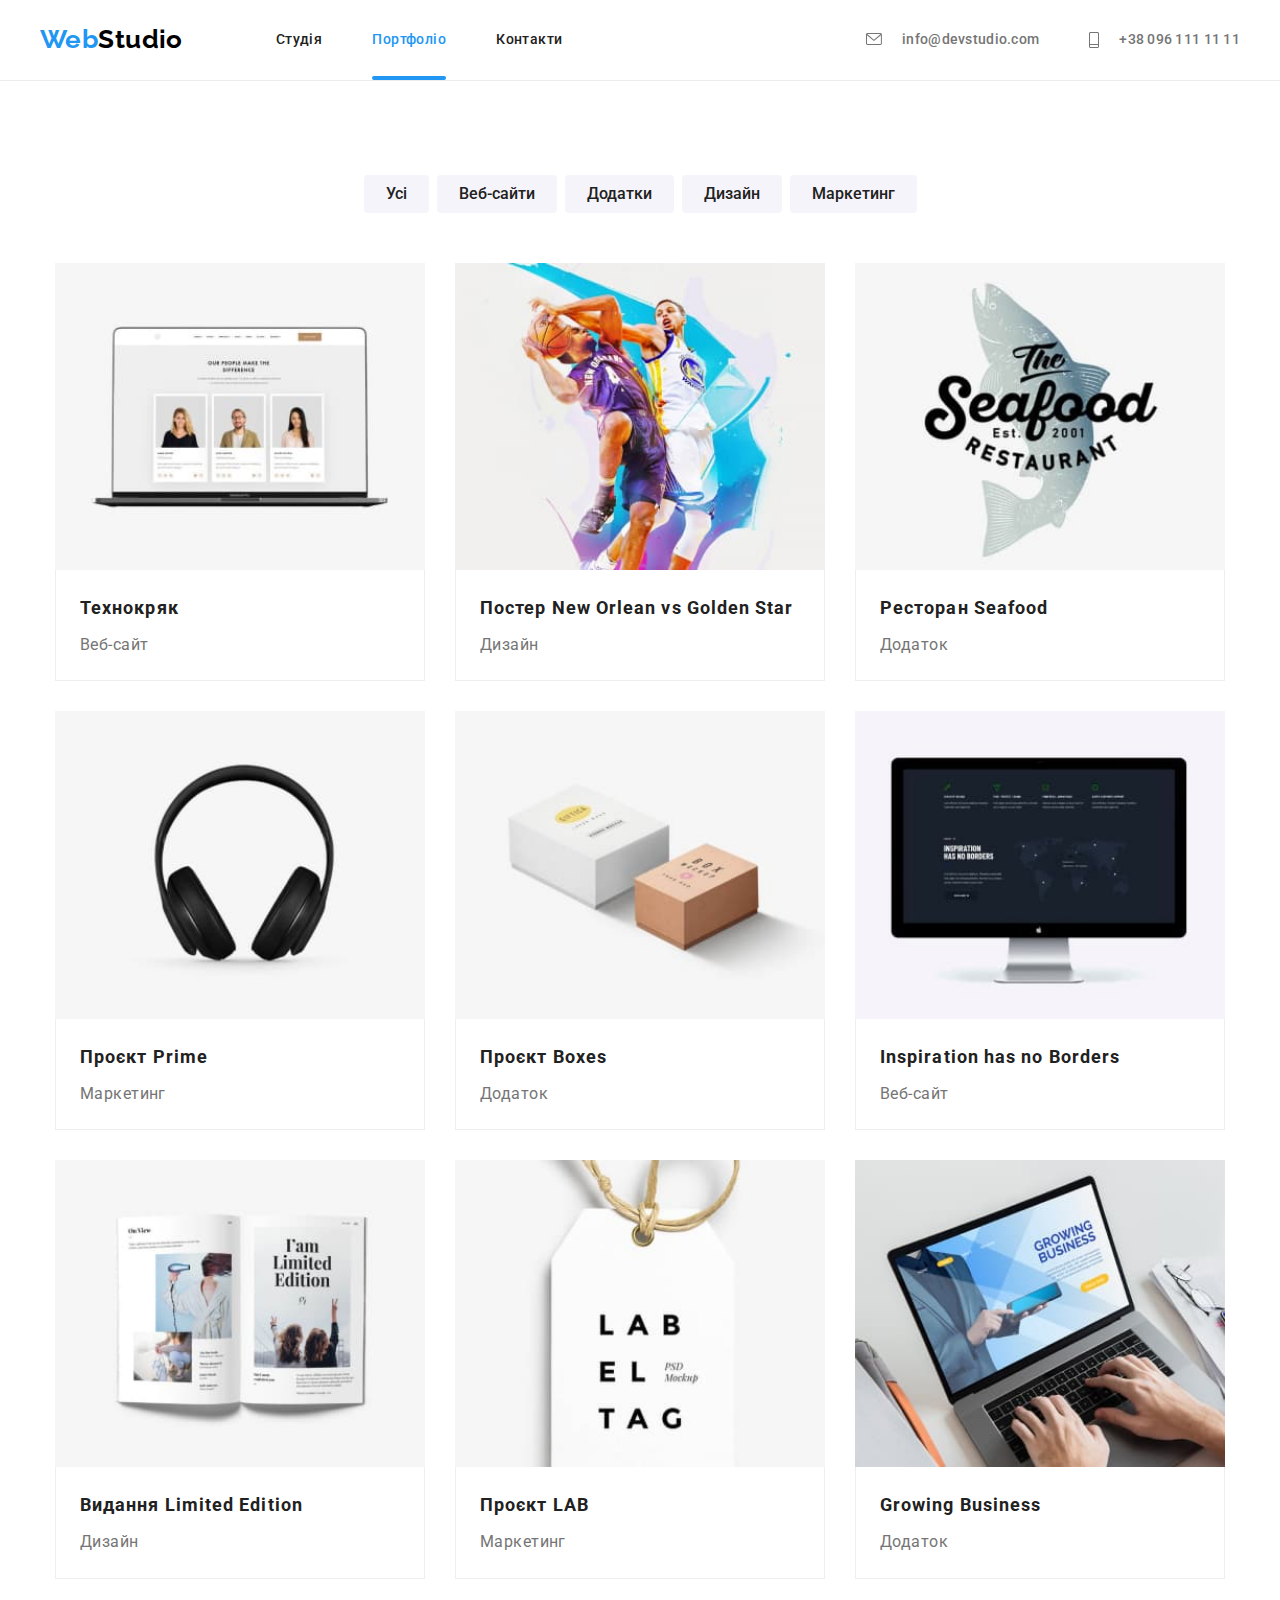
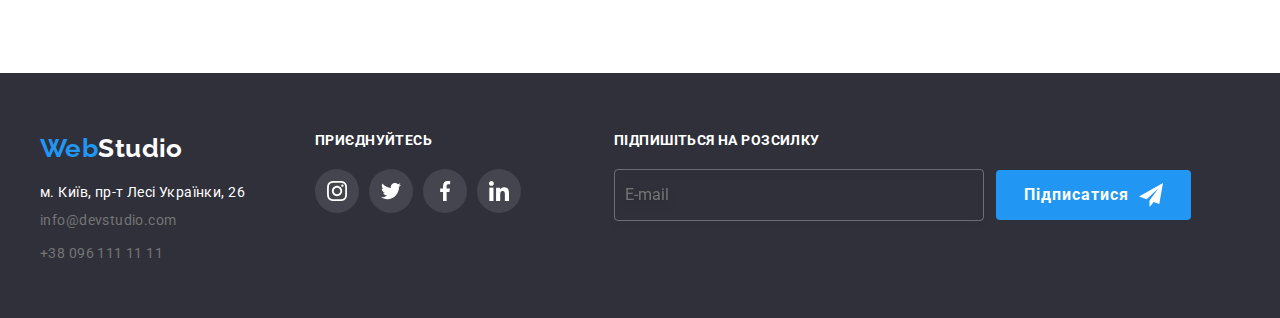
==== commit 56e0ea57: "80%" ====
--- a/portfolio.html
+++ b/portfolio.html
@@ -49,6 +49,54 @@
             >
           </li>
         </ul>
+        <!-----------------------------------MOBILE-MENU--------------------------------------------->
+        <button class="menu-button js-open-menu" aria-expanded="false" aria-controls="mobile-menu">
+          <svg class="menu-button__icon" width="40" height="40" aria-label="Кнопка мобільного меню">
+            <use href="./images/icons.svg#icon-menu-mobile"></use>
+          </svg>
+        </button>
+        <div class="menu-container js-menu-container" id="mobile-menu">
+          <button class="menu-button js-close-menu">
+            <svg width="40" height="40" aria-label="Кнопка закриття мобільного меню">
+              <use href="./images/icons.svg#icon-close_mobile"></use>
+            </svg>
+          </button>
+          <ul class="mobile-menu list link">
+            <li class="mobile-menu__item">
+              <a href="./index.html" class="mobile-menu__link mobile-menu__link--current">Студія</a>
+            </li>
+            <li class="mobile-menu__item">
+              <a href="./portfolio.html" class="mobile-menu__link">Портфоліо</a>
+            </li>
+            <li class="mobile-menu__item">
+              <a href="#" class="mobile-menu__link">Контакти</a>
+            </li>
+          </ul>
+          <ul class="mobile-contact list link">
+            <li>
+              <a href="tel:+380961111111" class="mobile-contact__link">+38 096 111 11 11 </a>
+            </li>
+            <li>
+              <a href="mailto:info@devstudio.com" class="mobile-contact__link mobile-contact__link--size"
+                >info@devstudio.com</a
+              >
+            </li>
+          </ul>
+          <ul class="mobile-social-netw list link">
+            <li class="mobile-social-netw__item">
+              <a class="mobile-social-netw__link" href="#">Instagram</a>
+            </li>
+            <li class="mobile-social-netw__item">
+              <a class="mobile-social-netw__link" href="#">Twitter</a>
+            </li>
+            <li class="mobile-social-netw__item">
+              <a class="mobile-social-netw__link" href="#">Facebook</a>
+            </li>
+            <li class="mobile-social-netw__item">
+              <a class="mobile-social-netw__link" href="#">LinkedIn</a>
+            </li>
+          </ul>
+        </div>
       </div>
     </header>
     <main>
@@ -63,14 +111,14 @@
             <li><button class="portfolio-item__btn" type="button">Маркетинг</button></li>
           </ul>
           <ul class="list projects">
-            <li>
-              <a class="card-interactive" href="#">
-                <div class="card-interactive__transform">
-                  <picture>
-                <source srcset="./images/tablet/portfolio1@1x.jpg 1x, ./images/tablet/portfolio1@2x.jpg 2x" media="(max-width: 1199px)">
+            <li class="projects__item">
+              <a class="card-interactive" href="#">
+                <div class="card-interactive__transform">
+                  <picture>
+                <source srcset="./images/tablet/portfolio1@1x.jpg 1x, ./images/tablet/portfolio1@2x.jpg 2x" media="(min-width: 768px)">
                 <source srcset="./images/desktop/portfolio1@1x.jpg 1x, ./images/desktop/portfolio1@2x.jpg 2x" media="(min-width: 1200px)">
-                  <source srcset="./images/mobile/portfolio1@1x.jpg 1x, ./images/mobile/portfolio1@2x.jpg 2x" media="(max-width: 768px)">
-                  <img src="./images/mobile/portfolio1@1x.jpg" alt="сайт">
+                  <source srcset="./images/mobile/portfolio1@1x.jpg 1x, ./images/mobile/portfolio1@2x.jpg 2x" media="(max-width: 767px)">
+                  <img width="450" class="card-interactive_img" src="./images/mobile/portfolio1@1x.jpg" alt="сайт">
               </picture>
                   <p class="card-interactive__text">
                     Ресурс пропонує комплексні пропозиції з різним рівнем функціоналу та сервісів.
@@ -85,14 +133,14 @@
               </a>
             </li>
 
-            <li>
+            <li class="projects__item">
               <a class="card-interactive" href="#">
                 <div class="card-interactive__transform">
                    <picture>
-                <source srcset="./images/tablet/portfolio2@1x.jpg 1x, ./images/tablet/portfolio2@2x.jpg 2x" media="(max-width: 1199px)">
+                <source srcset="./images/tablet/portfolio2@1x.jpg 1x, ./images/tablet/portfolio2@2x.jpg 2x" media="(min-width: 768px)">
                 <source srcset="./images/desktop/portfolio2@1x.jpg 1x, ./images/desktop/portfolio2@2x.jpg 2x" media="(min-width: 1200px)">
-                  <source srcset="./images/mobile/portfolio2@1x.jpg 1x, ./images/mobile/portfolio2@2x.jpg 2x" media="(max-width: 768px)">
-                  <img src="./images/mobile/portfolio2@1x.jpg" alt="баскетболісти">
+                  <source srcset="./images/mobile/portfolio2@1x.jpg 1x, ./images/mobile/portfolio2@2x.jpg 2x" media="(max-width: 767px)">
+                  <img width="450" class="card-interactive_img" src="./images/mobile/portfolio2@1x.jpg" alt="баскетболісти">
               </picture>
                   <p class="card-interactive__text">
                     Ресурс пропонує комплексні пропозиції з різним рівнем функціоналу та сервісів.
@@ -106,14 +154,14 @@
                 </div>
               </a>
             </li>
-            <li>
+            <li class="projects__item">
               <a class="card-interactive" href="#">
                 <div class="card-interactive__transform">
                     <picture>
-                <source srcset="./images/tablet/portfolio3@1x.jpg 1x, ./images/tablet/portfolio3@2x.jpg 2x" media="(max-width: 1199px)">
+                <source srcset="./images/tablet/portfolio3@1x.jpg 1x, ./images/tablet/portfolio3@2x.jpg 2x" media="(min-width: 768px)">
                 <source srcset="./images/desktop/portfolio3@1x.jpg 1x, ./images/desktop/portfolio3@2x.jpg 2x" media="(min-width: 1200px)">
-                  <source srcset="./images/mobile/portfolio3@1x.jpg 1x, ./images/mobile/portfolio3@2x.jpg 2x" media="(max-width: 768px)">
-                  <img src="./images/mobile/portfolio3@1x.jpg" alt="емблема ресторану">
+                  <source srcset="./images/mobile/portfolio3@1x.jpg 1x, ./images/mobile/portfolio3@2x.jpg 2x" media="(max-width: 767px)">
+                  <img width="450" class="card-interactive_img" src="./images/mobile/portfolio3@1x.jpg" alt="емблема ресторану">
               </picture>
                   <p class="card-interactive__text">
                     Ресурс пропонує комплексні пропозиції з різним рівнем функціоналу та сервісів.
@@ -127,14 +175,14 @@
                 </div>
               </a>
             </li>
-            <li>
+            <li class="projects__item">
               <a class="card-interactive" href="#">
                 <div class="card-interactive__transform">
                     <picture>
-                <source srcset="./images/tablet/portfolio4@1x.jpg 1x, ./images/tablet/portfolio4@2x.jpg 2x" media="(max-width: 1199px)">
+                <source srcset="./images/tablet/portfolio4@1x.jpg 1x, ./images/tablet/portfolio4@2x.jpg 2x" media="(min-width: 768px)">
                 <source srcset="./images/desktop/portfolio4@1x.jpg 1x, ./images/desktop/portfolio4@2x.jpg 2x" media="(min-width: 1200px)">
-                  <source srcset="./images/mobile/portfolio4@1x.jpg 1x, ./images/mobile/portfolio4@2x.jpg 2x" media="(max-width: 768px)">
-                  <img src="./images/mobile/portfolio4@1x.jpg" alt="навушники">
+                  <source srcset="./images/mobile/portfolio4@1x.jpg 1x, ./images/mobile/portfolio4@2x.jpg 2x" media="(max-width: 767px)">
+                  <img width="450" class="card-interactive_img" src="./images/mobile/portfolio4@1x.jpg" alt="навушники">
               </picture>
                   <p class="card-interactive__text">
                     Ресурс пропонує комплексні пропозиції з різним рівнем функціоналу та сервісів.
@@ -148,14 +196,14 @@
                 </div>
               </a>
             </li>
-            <li>
-              <a class="card-interactive" href="#">
-                <div class="card-interactive__transform">
-                  <picture>
-                <source srcset="./images/tablet/portfolio5@1x.jpg 1x, ./images/tablet/portfolio5@2x.jpg 2x" media="(max-width: 1199px)">
+            <li class="projects__item">
+              <a class="card-interactive" href="#">
+                <div class="card-interactive__transform">
+                  <picture>
+                <source srcset="./images/tablet/portfolio5@1x.jpg 1x, ./images/tablet/portfolio5@2x.jpg 2x" media="(min-width: 768px)">
                 <source srcset="./images/desktop/portfolio5@1x.jpg 1x, ./images/desktop/portfolio5@2x.jpg 2x" media="(min-width: 1200px)">
-                  <source srcset="./images/mobile/portfolio5@1x.jpg 1x, ./images/mobile/portfolio5@2x.jpg 2x" media="(max-width: 768px)">
-                  <img src="./images/mobile/portfolio5@1x.jpg" alt="коробки">
+                  <source srcset="./images/mobile/portfolio5@1x.jpg 1x, ./images/mobile/portfolio5@2x.jpg 2x" media="(max-width: 767px)">
+                  <img width="450" class="card-interactive_img" src="./images/mobile/portfolio5@1x.jpg" alt="коробки">
               </picture>
                   <p class="card-interactive__text">
                     Ресурс пропонує комплексні пропозиції з різним рівнем функціоналу та сервісів.
@@ -169,14 +217,14 @@
                 </div>
               </a>
             </li>
-            <li>
-              <a class="card-interactive" href="#">
-                <div class="card-interactive__transform">
-                  <picture>
-                <source srcset="./images/tablet/portfolio6@1x.jpg 1x, ./images/tablet/portfolio6@2x.jpg 2x" media="(max-width: 1199px)">
+            <li class="projects__item">
+              <a class="card-interactive" href="#">
+                <div class="card-interactive__transform">
+                  <picture>
+                <source srcset="./images/tablet/portfolio6@1x.jpg 1x, ./images/tablet/portfolio6@2x.jpg 2x" media="(min-width: 768px)">
                 <source srcset="./images/desktop/portfolio6@1x.jpg 1x, ./images/desktop/portfolio6@2x.jpg 2x" media="(min-width: 1200px)">
-                  <source srcset="./images/mobile/portfolio6@1x.jpg 1x, ./images/mobile/portfolio6@2x.jpg 2x" media="(max-width: 768px)">
-                  <img src="./images/mobile/portfolio6@1x.jpg" alt="монітор">
+                  <source srcset="./images/mobile/portfolio6@1x.jpg 1x, ./images/mobile/portfolio6@2x.jpg 2x" media="(max-width: 767px)">
+                  <img width="450" class="card-interactive_img" src="./images/mobile/portfolio6@1x.jpg" alt="монітор">
               </picture>
                   <p class="card-interactive__text">
                     Ресурс пропонує комплексні пропозиції з різним рівнем функціоналу та сервісів.
@@ -191,14 +239,14 @@
               </a>
             </li>
 
-            <li>
-              <a class="card-interactive" href="#">
-                <div class="card-interactive__transform">
-                  <picture>
-                <source srcset="./images/tablet/portfolio7@1x.jpg 1x, ./images/tablet/portfolio7@2x.jpg 2x" media="(max-width: 1199px)">
+            <li class="projects__item">
+              <a class="card-interactive" href="#">
+                <div class="card-interactive__transform">
+                  <picture>
+                <source srcset="./images/tablet/portfolio7@1x.jpg 1x, ./images/tablet/portfolio7@2x.jpg 2x" media="(min-width: 768px)">
                 <source srcset="./images/desktop/portfolio7@1x.jpg 1x, ./images/desktop/portfolio7@2x.jpg 2x" media="(min-width: 1200px)">
-                  <source srcset="./images/mobile/portfolio7@1x.jpg 1x, ./images/mobile/portfolio7@2x.jpg 2x" media="(max-width: 768px)">
-                  <img src="./images/mobile/portfolio7@1x.jpg" alt="журнал">
+                  <source srcset="./images/mobile/portfolio7@1x.jpg 1x, ./images/mobile/portfolio7@2x.jpg 2x" media="(max-width: 767px)">
+                  <img width="450" class="card-interactive_img" src="./images/mobile/portfolio7@1x.jpg" alt="журнал">
               </picture>
                   <p class="card-interactive__text">
                     Ресурс пропонує комплексні пропозиції з різним рівнем функціоналу та сервісів.
@@ -212,14 +260,14 @@
                 </div>
               </a>
             </li>
-            <li>
+            <li class="projects__item">
               <a class="card-interactive" href="#">
                 <div class="card-interactive__transform">
                  <picture>
-                <source srcset="./images/tablet/portfolio8@1x.jpg 1x, ./images/tablet/portfolio8@2x.jpg 2x" media="(max-width: 1199px)">
+                <source srcset="./images/tablet/portfolio8@1x.jpg 1x, ./images/tablet/portfolio8@2x.jpg 2x" media="(min-width: 768px)">
                 <source srcset="./images/desktop/portfolio8@1x.jpg 1x, ./images/desktop/portfolio8@2x.jpg 2x" media="(min-width: 1200px)">
-                  <source srcset="./images/mobile/portfolio8@1x.jpg 1x, ./images/mobile/portfolio8@2x.jpg 2x" media="(max-width: 768px)">
-                  <img src="./images/mobile/portfolio8@1x.jpg" alt="бірка">
+                  <source srcset="./images/mobile/portfolio8@1x.jpg 1x, ./images/mobile/portfolio8@2x.jpg 2x" media="(max-width: 767px)">
+                  <img width="450" class="card-interactive_img" src="./images/mobile/portfolio8@1x.jpg" alt="бірка">
               </picture>
                   <p class="card-interactive__text">
                     Ресурс пропонує комплексні пропозиції з різним рівнем функціоналу та сервісів.
@@ -233,14 +281,14 @@
                 </div>
               </a>
             </li>
-            <li>
-              <a class="card-interactive" href="#">
-                <div class="card-interactive__transform">
-                  <picture>
-                <source srcset="./images/tablet/portfolio9@1x.jpg 1x, ./images/tablet/portfolio9@2x.jpg 2x" media="(max-width: 1199px)">
+            <li class="projects__item">
+              <a class="card-interactive" href="#">
+                <div class="card-interactive__transform">
+                  <picture>
+                <source srcset="./images/tablet/portfolio9@1x.jpg 1x, ./images/tablet/portfolio9@2x.jpg 2x" media="(min-width: 768px)">
                 <source srcset="./images/desktop/portfolio9@1x.jpg 1x, ./images/desktop/portfolio9@2x.jpg 2x" media="(min-width: 1200px)">
-                  <source srcset="./images/mobile/portfolio9@1x.jpg 1x, ./images/mobile/portfolio9@2x.jpg 2x" media="(max-width: 768px)">
-                  <img src="./images/mobile/portfolio9@1x.jpg" alt="ноутбук">
+                  <source srcset="./images/mobile/portfolio9@1x.jpg 1x, ./images/mobile/portfolio9@2x.jpg 2x" media="(max-width: 767px)">
+                  <img width="450" class="card-interactive_img" src="./images/mobile/portfolio9@1x.jpg" alt="ноутбук">
               </picture>
                   <p class="card-interactive__text">
                     Ресурс пропонує комплексні пропозиції з різним рівнем функціоналу та сервісів.
@@ -259,7 +307,7 @@
       </section>
     </main>
     <!----------------------------------------------------FOOTER----------------------------------------------------------------->
- <footer class="footer">
+<footer class="footer">
       <div class="container footer-conteiner">
         <div>
           <a class="link webstudio-footer" href="./index.html" lang="en"
@@ -288,7 +336,7 @@
             </ul>
           </address>
         </div>
-<!--Join-->
+        <!--Join-->
         <div class="join">
           <p class="join__text">приєднуйтесь</p>
           <ul class="social-list list">
@@ -324,10 +372,17 @@
         </div>
         <div>
           <!--FORM-FOOTER-->
+          
           <p class="join__text">підпишіться на розсилку</p>
-          <form class="form-footer">
-            <label for="meil" class="form-footer__label">
-              <input type="mail" name="E-mail" id="mail" placeholder="E-mail" class="form-footer__mail" />
+           <form class="form-footer">
+  <label for="meil" class="form-footer__label">
+              <input
+                type="mail"
+                name="E-mail"
+                id="mail"
+                placeholder="E-mail"
+                class="form-footer__mail"
+              />
             </label>
             <button class="form-footer__button">
               Підписатися
--- a/css/main.min.css
+++ b/css/main.min.css
@@ -1 +1 @@
-h1,h2,h3,h4,h5,p{margin-top:0;margin-bottom:0;color:var(--primary-text-color)}a{text-decoration:none;list-style:none}ul,ol{margin-top:0;margin-bottom:0;padding-left:0}.link{text-decoration:none}.list{list-style:none}img{display:block;max-width:100%;height:auto}button{cursor:pointer}body{font-size:14px;font-family:"Roboto",sans-serif;letter-spacing:.03em;margin:auto}svg{display:block}.section{padding-top:60px;padding-bottom:60px}@media screen and (min-width: 1200px){.section{padding-top:94px;padding-bottom:94px}}@media screen and (min-width: 1200px){.section2{padding-bottom:94px}}.container{margin:0 auto;padding-left:15px;padding-right:15px}@media screen and (min-width: 448px){.container{width:448px}}@media screen and (min-width: 448px)and (min-width: 768px){.container{width:768px}}@media screen and (min-width: 1200px){.container{width:1200px}}.visually-hidden{position:absolute;white-space:nowrap;width:1px;height:1px;overflow:hidden;border:0;padding:0;clip:rect(0 0 0 0);clip-path:inset(50%);margin:-1px}.webstudio-main{font-family:"Raleway",sans-serif;font-weight:700;font-size:26px;line-height:1.2;color:#2196f3;margin-right:93px}.studio{color:#000}.webstudio-footer{font-family:"Raleway",sans-serif;font-weight:700;font-size:26px;line-height:1.2;color:#2196f3;display:inline-block}.studio-footer{color:#fff}@media screen and (min-width: 768px){.header{padding-top:24px;padding-bottom:25px;border-bottom:1px solid #ececec}.header__container{display:flex;align-items:center;justify-content:space-between}.navigation{display:flex;align-items:center}.menu{display:flex;column-gap:50px}.menu__link{font-family:"Roboto",sans-serif;font-weight:500;line-height:1.1;color:#212121;position:relative;padding-bottom:32px;transition:color 250ms cubic-bezier(0.4, 0, 0.2, 1)}.menu__link:hover,.menu__link:focus{color:#2196f3}.current{color:#2196f3}.current::after{content:"";position:absolute;bottom:-1px;left:0;width:100%;height:4px;background:#2196f3;border-radius:2px}}@media screen and (min-width: 1200px){.contact-list{display:flex;column-gap:50px}.contact-list .contact-list_logo{cursor:pointer}.contact-list_logo:hover,.contact-list_logo:focus{fill:#2196f3}}@media screen and (min-width: 768px){.contact-list__link{font-family:"Roboto",sans-serif;font-weight:500;line-height:1.1;letter-spacing:.02em;color:#757575;display:flex;gap:10px;fill:currentColor;align-items:center;transition:color 250ms cubic-bezier(0.4, 0, 0.2, 1)}.contact-list__link:hover,.contact-list__link:focus{color:#2196f3}}@media screen and (max-width: 1199px){.contact-list{display:flex;flex-direction:column;row-gap:10px}}@media screen and (min-width: 768px){.contact-list_logo{margin-right:8px}}@media screen and (min-width: 768px){.contact-list_logo{margin-right:10px}}.title{max-width:480px;padding-top:118px;padding-bottom:118px;margin-left:auto;margin-right:auto;background-image:linear-gradient(rgba(47, 48, 58, 0.4), rgba(47, 48, 58, 0.4)),url("../images/mobile/header1.jpg");background-repeat:no-repeat;background-size:cover;background-position:center}@media(min-device-pixel-ratio: 2),(-webkit-min-device-pixel-ratio: 2),(min-resolution: 192dpi),(min-resolution: 2dppx){.title{background-image:linear-gradient(rgba(47, 48, 58, 0.4), rgba(47, 48, 58, 0.4)),url("../images/mobile/header2.jpg")}}@media screen and (min-width: 768px){.title{max-width:768px;background-image:linear-gradient(rgba(47, 48, 58, 0.4), rgba(47, 48, 58, 0.4)),url("../images/tablet/header1.jpg");background-repeat:no-repeat;background-size:cover;background-position:center}}@media screen and (min-width: 768px)and (min-device-pixel-ratio: 2),screen and (min-width: 768px)and (min-resolution: 192dpi),screen and (min-width: 768px)and (min-resolution: 2dppx){.title{background-image:linear-gradient(rgba(47, 48, 58, 0.4), rgba(47, 48, 58, 0.4)),url("../images/tablet/header2.jpg")}}@media screen and (min-width: 1200px){.title{max-width:1600px;padding-top:200px;padding-bottom:200px;background-image:linear-gradient(rgba(47, 48, 58, 0.4), rgba(47, 48, 58, 0.4)),url("../images/desktop/header1.jpg");background-repeat:no-repeat;background-size:cover;background-position:center}}@media screen and (min-width: 1200px)and (min-device-pixel-ratio: 2),screen and (min-width: 1200px)and (min-resolution: 192dpi),screen and (min-width: 1200px)and (min-resolution: 2dppx){.title{background-image:linear-gradient(rgba(47, 48, 58, 0.4), rgba(47, 48, 58, 0.4)),url("../images/desktop/header2.jpg")}}.head{background:#fff}.hero__title{text-align:center;max-width:360px;margin:0 auto;font-weight:900;font-size:26px;line-height:1.62;text-align:center;letter-spacing:.06em;text-transform:uppercase;font-family:"Roboto",sans-serif;color:#fff}@media screen and (min-width: 1200px){.hero__title{font-size:44px;line-height:1.36;max-width:696px}}.hero__button{font-family:"Roboto",sans-serif;display:flex;margin-top:30px;margin-right:auto;margin-left:auto;padding:10px 22px;font-family:inherit;font-weight:700;font-size:16px;line-height:1.88;letter-spacing:.06em;color:#fff;background-color:#2196f3;border-radius:4px;border:none;transition:background-color 250ms cubic-bezier(0.4, 0, 0.2, 1)}.hero__button:hover,.hero__button:focus{background:#188ce8;box-shadow:0px 4px 4px rgba(0,0,0,.15);border-radius:4px}@media screen and (min-width: 1200px){.hero__button{padding:10px 32px}}.benefits{display:flex}@media screen and (max-width: 767px){.benefits{flex-direction:column;row-gap:30px}}@media screen and (min-width: 768px)and (max-width: 1199px){.benefits{flex-wrap:wrap;gap:30px}}@media screen and (min-width: 1200px){.benefits{column-gap:30px}}.benefits__title{font-family:"Roboto",sans-serif;font-weight:700;line-height:1.1;text-transform:uppercase;color:#212121;margin-bottom:10px}@media screen and (max-width: 768px){.benefits__title{text-align:center}}.benefits__box{display:flex;align-items:center;justify-content:center;max-width:450px;height:120px;background-color:#f5f4fa;margin-bottom:30px}@media screen and (min-width: 768px){.benefits__box{width:354px}}@media screen and (min-width: 1200px){.benefits__box{width:270px}}.benefits__icon{width:70px;height:70px}.benefits__text{font-family:"Roboto",sans-serif;line-height:1.7;color:#757575;margin-top:10px;max-width:450px}@media screen and (min-width: 768px){.benefits__text{width:354px}}@media screen and (min-width: 1200px){.benefits__text{width:270px}}.activity__title{font-family:"Roboto",sans-serif;font-weight:700;font-size:28px;line-height:.84;text-align:center;color:#212121}@media screen and (min-width: 1200px){.activity__title{font-size:36px;line-height:1.2;margin-bottom:50px}}.activity{display:none}@media screen and (min-width: 1200px){.activity{display:block}}.activity__list{display:flex;flex-wrap:wrap;gap:30px}.activity__image{position:relative}.activity__image-text{font-family:"Roboto",sans-serif;font-weight:700;font-size:14px;line-height:1.1;text-transform:uppercase;color:#fff;position:absolute;bottom:0;left:0;display:flex;justify-content:center;align-items:center;width:370px;height:70px;background:rgba(47,48,58,.8)}.section-team{background:#f5f4fa}.team-list{flex-direction:column;display:flex;gap:30px}@media screen and (min-width: 768px){.team-list{flex-direction:row;flex-wrap:wrap}}.team-list__item{background-color:#fff;border-radius:0px 0px 4px 4px;box-shadow:0px 1px 3px rgba(0,0,0,.12),0px 1px 1px rgba(0,0,0,.14),0px 2px 1px rgba(0,0,0,.2)}.team-content{padding:30px}.team-content__job{font-family:"Roboto",sans-serif;font-size:16px;line-height:1.2;text-align:center;color:#757575;margin-bottom:16px}.team-content__name{font-weight:500;font-size:16px;line-height:19px;text-align:center;color:#212121;margin-bottom:10px}.social-list__icon{width:20px;height:20px;fill:currentColor}.social-list{display:flex;justify-content:center;column-gap:10px}.social-list__link{display:flex;align-items:center;justify-content:center;width:44px;height:44px;border-radius:50%;color:#afb1b8;cursor:pointer;transition:color 250ms cubic-bezier(0.4, 0, 0.2, 1),background-color 250ms cubic-bezier(0.4, 0, 0.2, 1)}.social-list__link:hover,.social-list__link:focus{color:#fff;background-color:#2196f3}.social-list__link--color{color:#fff;background-color:rgba(255,255,255,.1)}.customers-list__icon{width:106px;height:60px;fill:currentColor}.customers-list{display:flex;justify-content:center;column-gap:30px}.customers-list__link{display:flex;align-items:center;justify-content:center;width:170px;height:92px;border:1px solid #afb1b8;border-radius:4px;color:#afb1b8;transition:color 250ms cubic-bezier(0.4, 0, 0.2, 1),background-color 250ms cubic-bezier(0.4, 0, 0.2, 1)}.customers-list__link:hover,.customers-list__link:focus{color:#2196f3;border:1px solid #2196f3}.join{margin-left:70px;margin-right:93px}.join__text{font-family:"Roboto",sans-serif;font-weight:700;line-height:1.14;text-transform:uppercase;color:#fff;margin-bottom:20px}.form-footer{display:flex;gap:10px}.form-footer__label input{font-family:"Roboto",sans-serif;font-weight:400;font-size:16px;line-height:1.25;color:rgba(255,255,255,.6);padding-left:10px;outline:none}.form-footer__mail{width:358px;height:50px;padding:0;background-color:rgba(0,0,0,0);border:1px solid rgba(255,255,255,.3);filter:drop-shadow(0px 4px 4px rgba(0, 0, 0, 0.15));border-radius:4px;display:block}.form-footer__button{font-family:"Roboto",sans-serif;font-weight:700;font-size:16px;line-height:30px;letter-spacing:.06em;color:#fff;background-color:#2196f3;width:200px;height:50px;display:flex;padding:10px 28px;border:none;border-radius:4px;transition:color 250ms cubic-bezier(0.4, 0, 0.2, 1),background-color 250ms cubic-bezier(0.4, 0, 0.2, 1),box-shadow 250ms cubic-bezier(0.4, 0, 0.2, 1)}.form-footer__button:hover,.form-footer__button:focus{box-shadow:0px 4px 4px rgba(0,0,0,.15)}.form-footer__button-icon{width:24px;height:24px;margin-left:10px;margin-top:3px;fill:#fff}.beckdrop{position:fixed;top:0;left:0;width:100%;height:100%;background:rgba(0,0,0,.2);z-index:100;opacity:1;visibility:visible;pointer-events:auto;transition:opacity 500ms ease,visibility 500ms ease}.is-hidden{opacity:0;pointer-events:none;visibility:hidden}.modal{height:581px;width:528px;background-color:#fff;position:absolute;top:50%;left:50%;transform:translate(-50%, -50%)}.modal__close-btn{background:rgba(0,0,0,0);border:1px solid rgba(0,0,0,.1);width:30px;height:30px;display:flex;align-items:center;justify-content:center;border-radius:50%;position:absolute;top:8px;right:8px;transition:fill 250ms cubic-bezier(0.4, 0, 0.2, 1)}.modal__close-btn:hover,.modal-window__close-btn:focus{fill:#2196f3}.form-modal{padding:40px}.form-modal__title{font-family:"Roboto",sans-serif;font-weight:700;font-size:20px;line-height:23px;color:#212121;text-align:center}.input-box{margin-top:10px}.input-box__label{font-family:"Roboto",sans-serif;font-weight:400;font-size:12px;line-height:14px;letter-spacing:.01em;color:#757575}.input-box__container{position:relative;margin-top:4px}.input-box__container input::placeholder{border:1px solid rgba(33,33,33,.2);border-radius:4px}.input-box__input{width:100%;height:40px;border:1px solid rgba(33,33,33,.2);border-radius:4px;padding:11px 12px 11px 42px;transition:border-color 250ms cubic-bezier(0.4, 0, 0.2, 1);outline:none;font-size:14px;line-height:1.14;letter-spacing:.01em;color:#212121;cursor:pointer}.input-box__input:focus{border-color:#2196f3}.input-box__input:focus+.input-box__icon{fill:#2196f3}.input-box__icon{position:absolute;left:12px;top:50%;transform:translateY(-50%);transition:color 250ms cubic-bezier(0.4, 0, 0.2, 1)}.input-box__textarea{display:block;width:448px;height:120px;border:1px solid rgba(33,33,33,.2);border-radius:4px;font-family:"Roboto",sans-serif;font-weight:400;font-size:12px;line-height:14px;letter-spacing:.01em;color:rgba(117,117,117,.5);padding:12px 16px;outline:none;cursor:pointer;margin-top:4px}.input-box__textarea:focus{border-color:#2196f3}#comments{color:#212121;font-family:"Roboto",sans-serif;font-weight:400;font-size:12px;line-height:14px;letter-spacing:.01em}.checkbox{margin-bottom:30px;padding-left:13px;margin-top:20px}.checkbox__label{font-size:14px;line-height:1.71;letter-spacing:.03em;color:#757575;display:flex;align-items:center;gap:7px}.checkbox__label span{width:16px;height:15px;border:2px solid #212121;border-radius:2px;display:flex;align-items:center;justify-content:center}.checkbox__input{-webkit-appearance:none;-moz-appearance:none;appearance:none;position:absolute}.checkbox__input:checked+.checkbox__icon{background-color:#2196f3;border:2px solid #2196f3}.checkbox__svg{background:rgba(0,0,0,0)}.checkbox__link{font-size:14px;line-height:1.71;color:#2196f3;position:relative}.checkbox__link::after{position:absolute;content:"";bottom:5px;right:0;width:100%;height:1px;background-color:#2196f3}.buton-modal-send{font-family:"Roboto",sans-serif;display:flex;margin-right:auto;margin-left:auto;padding:10px 52px;font-weight:700;font-size:16px;line-height:30px;letter-spacing:.06em;color:#fff;background:#2196f3;box-shadow:0px 4px 4px rgba(0,0,0,.15);border:none;border-radius:4px;transition:color 250ms cubic-bezier(0.4, 0, 0.2, 1),background-color 250ms cubic-bezier(0.4, 0, 0.2, 1),box-shadow 250ms cubic-bezier(0.4, 0, 0.2, 1)}.buton-modal-send:hover,.buton-modal-send:focus{background-color:#188ce8;box-shadow:0px 4px 4px rgba(0,0,0,.15)}.portfolio-item{display:flex;justify-content:center;gap:8px;margin-bottom:34px}.portfolio-item__btn{font-family:"Roboto",sans-serif;font-weight:500;font-size:16px;line-height:1.6;text-align:center;color:#212121;background-color:#f5f4fa;padding:6px 22px;border:none;border-radius:4px;transition:color 250ms cubic-bezier(0.4, 0, 0.2, 1),background-color 250ms cubic-bezier(0.4, 0, 0.2, 1)}.portfolio-item__btn:hover,.portfolio-item__btn:focus{color:#fff;background-color:#2196f3;box-shadow:0px 4px 4px rgba(0,0,0,.15)}.projects{display:flex;flex-wrap:wrap;gap:30px}.card-interactive{display:block;position:relative;text-decoration:none}.card-interactive:hover .card-interactive__text,.card-interactive:focus .card-interactive__text{transform:translateY(0%);background:rgba(33,150,243,.9)}.card-interactive:hover,.card-interactive:focus{box-shadow:0px 1px 1px rgba(0,0,0,.12),0px 4px 4px rgba(0,0,0,.06),1px 4px 6px rgba(0,0,0,.16)}.card-interactive__transform{position:relative;overflow:hidden}.card-interactive__text{position:absolute;top:0;left:0;height:100%;overflow:hidden;padding:64px 24px;color:#fff;font-family:"Roboto",sans-serif;font-weight:400;font-size:18px;line-height:1.5;transform:translateY(100%);transition:transform 250ms cubic-bezier(0.4, 0, 0.2, 1),background-color 250ms cubic-bezier(0.4, 0, 0.2, 1)}.name-projects{padding:20px 24px;border:1px solid #eee;border-top:none}.name-projects__work{font-family:"Roboto",sans-serif;font-weight:400;font-size:16px;line-height:1.9;color:#757575;margin-top:4px}.name-projects__proect{font-family:"Roboto",sans-serif;font-weight:700;font-size:18px;line-height:2;letter-spacing:.06em;color:#212121}.menu-button{cursor:pointer;background-color:#fff;fill:currentColor;border:none;padding:0}.menu-button:hover,.menu-button:focus{color:#2196f3}@media screen and (min-width: 768px){.menu-button{display:none}}.js-close-menu{position:absolute;top:10px;right:15px}.menu-container{position:fixed;top:0;left:0;padding:48px 40px;width:100vw;height:100vh;z-index:999;background-color:#fff;transform:translateX(100%);overflow:auto}@media screen and (min-width: 768px){.menu-container{display:none}}.menu-container.is-open{transform:translateX(0)}.mobile-menu{display:flex;flex-direction:column;row-gap:32px;align-items:flex-start;margin-bottom:306px}.mobile-menu__link{font-weight:500;font-size:40px;line-height:1.18;text-align:center;letter-spacing:.02em}.mobile-menu__link:hover,.mobile-menu__link:focus{color:#2196f3}.mobile-menu__link--current{color:#2196f3}.mobile-contact{display:flex;flex-direction:column;row-gap:32px;align-items:flex-start;margin-bottom:64px}.mobile-contact__link{display:block;font-weight:500;font-size:34px;line-height:40px;letter-spacing:.02em;color:#757575}.mobile-contact__link:hover,.mobile-contact__link:focus{transform:scale(1.18);color:#2196f3}.mobile-contact__link .mobile-contacts__link--size{font-size:24px;line-height:28px}.mobile-social-netw{display:flex;column-gap:20px;align-items:center}.mobile-social-netw__item{position:relative}.mobile-social-netw__item:not(:last-child)::after{content:"";position:absolute;right:-10px;top:50%;transform:translateY(-50%);display:block;width:1px;height:22px;background-color:rgba(33,33,33,.2)}.mobile-social-netw__link{font-weight:500px;font-size:18px;line-height:1.22;letter-spacing:.02em;color:#2196f3}@media screen and (max-width: 767px){.menu{display:none}.contact-list{display:none}}/*# sourceMappingURL=main.min.css.map */+h1,h2,h3,h4,h5,p{margin-top:0;margin-bottom:0;color:var(--primary-text-color)}a{text-decoration:none;list-style:none}ul,ol{margin-top:0;margin-bottom:0;padding-left:0}.link{text-decoration:none}.list{list-style:none}img{display:block;height:auto;max-width:100%}button{cursor:pointer}body{font-size:14px;font-family:"Roboto",sans-serif;letter-spacing:.03em;margin:auto}svg{display:block}.section{padding-top:60px;padding-bottom:60px}@media screen and (min-width: 1200px){.section{padding-top:94px;padding-bottom:94px}}@media screen and (min-width: 1200px){.section2{padding-bottom:94px}}.container{margin:0 auto;padding-left:15px;padding-right:15px}@media screen and (min-width: 448px){.container{width:448px}}@media screen and (min-width: 448px)and (min-width: 768px){.container{width:768px}}@media screen and (min-width: 1200px){.container{width:1200px}}.visually-hidden{position:absolute;white-space:nowrap;width:1px;height:1px;overflow:hidden;border:0;padding:0;clip:rect(0 0 0 0);clip-path:inset(50%);margin:-1px}.webstudio-main{font-family:"Raleway",sans-serif;font-weight:700;font-size:26px;line-height:1.2;color:#2196f3;margin-right:93px}.studio{color:#000}.webstudio-footer{font-family:"Raleway",sans-serif;font-weight:700;font-size:26px;line-height:1.2;color:#2196f3;display:inherit;text-align:center}@media screen and (min-width: 1200px){.webstudio-footer{text-align:start}}.studio-footer{color:#fff}.header__container{display:flex;align-items:center;justify-content:space-between;padding-top:16px;padding-bottom:16px}@media screen and (min-width: 768px){.header__container{padding-top:26px;padding-bottom:26px}}@media screen and (min-width: 1200px){.header__container{padding-top:24px;padding-bottom:25px}}.header{border-bottom:1px solid #ececec}@media screen and (min-width: 768px){.navigation{display:flex;align-items:center}.menu{display:flex;column-gap:50px}.menu__link{font-family:"Roboto",sans-serif;font-weight:500;line-height:1.1;color:#212121;position:relative;padding-bottom:32px;transition:color 250ms cubic-bezier(0.4, 0, 0.2, 1)}.menu__link:hover,.menu__link:focus{color:#2196f3}.current{color:#2196f3}.current::after{content:"";position:absolute;bottom:-1px;left:0;width:100%;height:4px;background:#2196f3;border-radius:2px}}@media screen and (min-width: 1200px){.contact-list{display:flex;column-gap:50px}.contact-list .contact-list_logo{cursor:pointer}.contact-list_logo:hover,.contact-list_logo:focus{fill:#2196f3}}@media screen and (min-width: 768px){.contact-list__link{font-family:"Roboto",sans-serif;font-weight:500;line-height:1.1;letter-spacing:.02em;color:#757575;display:flex;gap:10px;fill:currentColor;align-items:center;transition:color 250ms cubic-bezier(0.4, 0, 0.2, 1)}.contact-list__link:hover,.contact-list__link:focus{color:#2196f3}}@media screen and (max-width: 1199px){.contact-list{display:flex;flex-direction:column;row-gap:10px}}@media screen and (min-width: 768px){.contact-list_logo{margin-right:8px}}@media screen and (min-width: 768px){.contact-list_logo{margin-right:10px}}.title{max-width:480px;padding-top:118px;padding-bottom:118px;margin-left:auto;margin-right:auto;background-image:linear-gradient(rgba(47, 48, 58, 0.4), rgba(47, 48, 58, 0.4)),url("../images/mobile/header1.jpg");background-repeat:no-repeat;background-size:cover;background-position:center}@media(min-device-pixel-ratio: 2),(-webkit-min-device-pixel-ratio: 2),(min-resolution: 192dpi),(min-resolution: 2dppx){.title{background-image:linear-gradient(rgba(47, 48, 58, 0.4), rgba(47, 48, 58, 0.4)),url("../images/mobile/header2.jpg")}}@media screen and (min-width: 768px){.title{max-width:768px;background-image:linear-gradient(rgba(47, 48, 58, 0.4), rgba(47, 48, 58, 0.4)),url("../images/tablet/header1.jpg");background-repeat:no-repeat;background-size:cover;background-position:center}}@media screen and (min-width: 768px)and (min-device-pixel-ratio: 2),screen and (min-width: 768px)and (min-resolution: 192dpi),screen and (min-width: 768px)and (min-resolution: 2dppx){.title{background-image:linear-gradient(rgba(47, 48, 58, 0.4), rgba(47, 48, 58, 0.4)),url("../images/tablet/header2.jpg")}}@media screen and (min-width: 1200px){.title{max-width:1600px;padding-top:200px;padding-bottom:200px;background-image:linear-gradient(rgba(47, 48, 58, 0.4), rgba(47, 48, 58, 0.4)),url("../images/desktop/header1.jpg");background-repeat:no-repeat;background-size:cover;background-position:center}}@media screen and (min-width: 1200px)and (min-device-pixel-ratio: 2),screen and (min-width: 1200px)and (min-resolution: 192dpi),screen and (min-width: 1200px)and (min-resolution: 2dppx){.title{background-image:linear-gradient(rgba(47, 48, 58, 0.4), rgba(47, 48, 58, 0.4)),url("../images/desktop/header2.jpg")}}.head{background:#fff}.hero__title{text-align:center;max-width:360px;margin:0 auto;font-weight:900;font-size:26px;line-height:1.62;text-align:center;letter-spacing:.06em;text-transform:uppercase;font-family:"Roboto",sans-serif;color:#fff}@media screen and (min-width: 1200px){.hero__title{font-size:44px;line-height:1.36;max-width:696px}}.hero__button{font-family:"Roboto",sans-serif;display:flex;margin-top:30px;margin-right:auto;margin-left:auto;padding:10px 22px;font-family:inherit;font-weight:700;font-size:16px;line-height:1.88;letter-spacing:.06em;color:#fff;background-color:#2196f3;border-radius:4px;border:none;transition:background-color 250ms cubic-bezier(0.4, 0, 0.2, 1)}.hero__button:hover,.hero__button:focus{background:#188ce8;box-shadow:0px 4px 4px rgba(0,0,0,.15);border-radius:4px}@media screen and (min-width: 1200px){.hero__button{padding:10px 32px}}.benefits{display:flex}@media screen and (max-width: 767px){.benefits{flex-direction:column;row-gap:30px}}@media screen and (min-width: 768px)and (max-width: 1199px){.benefits{flex-wrap:wrap;gap:30px}}@media screen and (min-width: 1200px){.benefits{column-gap:30px}}.benefits__title{font-family:"Roboto",sans-serif;font-weight:700;line-height:1.1;text-transform:uppercase;color:#212121;margin-bottom:10px}@media screen and (max-width: 768px){.benefits__title{text-align:center}}.benefits__box{display:flex;align-items:center;justify-content:center;max-width:450px;height:120px;background-color:#f5f4fa;margin-bottom:30px}@media screen and (min-width: 768px){.benefits__box{width:354px}}@media screen and (min-width: 1200px){.benefits__box{width:270px}}.benefits__icon{width:70px;height:70px}.benefits__text{font-family:"Roboto",sans-serif;line-height:1.7;color:#757575;margin-top:10px;max-width:450px}@media screen and (min-width: 768px){.benefits__text{width:354px}}@media screen and (min-width: 1200px){.benefits__text{width:270px}}.activity__title{font-family:"Roboto",sans-serif;font-weight:700;font-size:28px;line-height:.84;text-align:center;color:#212121}@media screen and (min-width: 1200px){.activity__title{font-size:36px;line-height:1.2;margin-bottom:50px}}.activity{display:none}@media screen and (min-width: 1200px){.activity{display:block}}.activity__list{display:flex;flex-wrap:wrap;gap:30px}.activity__image{position:relative}.activity__image-text{font-family:"Roboto",sans-serif;font-weight:700;font-size:14px;line-height:1.1;text-transform:uppercase;color:#fff;position:absolute;bottom:0;left:0;display:flex;justify-content:center;align-items:center;width:370px;height:70px;background:rgba(47,48,58,.8)}.section-team{background:#f5f4fa}.team-list{margin-top:30px;display:flex;flex-direction:column;gap:30px}@media screen and (min-width: 768px){.team-list{flex-direction:row;flex-wrap:wrap}}@media screen and (min-width: 1200px){.team-list{margin-top:50px}}.team-list__item{width:100%;background-color:#fff;border-radius:0px 0px 4px 4px;box-shadow:0px 1px 3px rgba(0,0,0,.12),0px 1px 1px rgba(0,0,0,.14),0px 2px 1px rgba(0,0,0,.2)}@media screen and (min-width: 768px){.team-list__item{width:calc((100% - 30px)/2)}}@media screen and (min-width: 1200px){.team-list__item{width:calc((100% - 90px)/4)}}.team-content{padding:30px}.team-content__job{font-family:"Roboto",sans-serif;font-size:16px;line-height:1.2;text-align:center;color:#757575;margin-bottom:16px}.team-content__name{font-weight:500;font-size:16px;line-height:19px;text-align:center;color:#212121;margin-bottom:10px}.team-list__img{width:100%}.social-list__icon{width:20px;height:20px;fill:currentColor}.social-list{display:flex;justify-content:center;column-gap:10px}.social-list__link{display:flex;align-items:center;justify-content:center;width:44px;height:44px;border-radius:50%;color:#afb1b8;cursor:pointer;transition:color 250ms cubic-bezier(0.4, 0, 0.2, 1),background-color 250ms cubic-bezier(0.4, 0, 0.2, 1)}.social-list__link:hover,.social-list__link:focus{color:#fff;background-color:#2196f3}.social-list__link--color{color:#fff;background-color:rgba(255,255,255,.1)}.customers-list__icon{width:106px;height:60px;fill:currentColor}.customers-list{display:flex;gap:30px;flex-wrap:wrap;margin-top:30px;justify-content:center}@media screen and (min-width: 1200px){.customers-list{margin-top:50px}}.customers-list__link{display:flex;align-items:center;justify-content:center;width:170px;height:92px;border:1px solid #afb1b8;border-radius:4px;color:#afb1b8;transition:color 250ms cubic-bezier(0.4, 0, 0.2, 1),background-color 250ms cubic-bezier(0.4, 0, 0.2, 1)}.customers-list__link:hover,.customers-list__link:focus{color:#2196f3;border:1px solid #2196f3}.footer{background-color:#2f303a;padding-top:60px;padding-bottom:60px}@media screen and (min-width: 1200px){.footer{padding-bottom:0}}.footer-conteiner{display:flex;flex-direction:column;align-items:center}@media screen and (min-width: 768px){.footer-conteiner{display:flex;flex-direction:row;flex-wrap:wrap;justify-content:space-around;align-items:flex-start}}@media screen and (min-width: 1200px){.footer-conteiner{justify-content:start}}.address__contact:hover,.address__contact:focus{color:#2196f3}.address__contact{font-family:"Roboto",sans-serif;line-height:1.7;color:#757575;transition:color 250ms cubic-bezier(0.4, 0, 0.2, 1),background-color 250ms cubic-bezier(0.4, 0, 0.2, 1);display:flex;align-items:center;justify-content:center}@media screen and (min-width: 1200px){.address__contact{display:block}}.address{font-style:normal;display:flex;flex-direction:column;align-items:center}@media screen and (min-width: 1200px){.address{align-items:flex-start}}.address__link{font-family:"Roboto",sans-serif;line-height:1.7px;color:#fff;transition:color 250ms cubic-bezier(0.4, 0, 0.2, 1),background-color 250ms cubic-bezier(0.4, 0, 0.2, 1)}@media screen and (min-width: 1200px){.address__link{align-items:flex-start}}.address__item{margin-bottom:9px}.address__item--map{margin-top:20px}.join{margin-bottom:60px;margin-top:60px}@media screen and (min-width: 768px){.join{margin-bottom:105px;margin-top:0}}@media screen and (min-width: 1200px){.join{margin-top:0;margin-left:70px;margin-right:93px}}.join__text{font-family:"Roboto",sans-serif;font-weight:700;line-height:1.14;text-transform:uppercase;color:#fff;margin-bottom:20px;text-align:center}@media screen and (min-width: 1200px){.join__text{text-align:start}}.form-footer{width:100%;display:flex;flex-direction:column;align-items:center}@media screen and (min-width: 768px){.form-footer{width:450px}}@media screen and (min-width: 1200px){.form-footer{flex-direction:row}}.form-footer__label input{font-family:"Roboto",sans-serif;font-weight:400;font-size:16px;line-height:1.25;color:rgba(255,255,255,.6);padding-left:10px;outline:none}.form-footer__mail{width:358px;height:50px;padding:0;background-color:rgba(0,0,0,0);border:1px solid rgba(255,255,255,.3);filter:drop-shadow(0px 4px 4px rgba(0, 0, 0, 0.15));border-radius:4px;display:block}.form-footer__button{font-family:"Roboto",sans-serif;font-weight:700;font-size:16px;line-height:30px;letter-spacing:.06em;color:#fff;background-color:#2196f3;width:200px;height:50px;display:flex;padding:10px 28px;border:none;border-radius:4px;margin-top:20px;transition:color 250ms cubic-bezier(0.4, 0, 0.2, 1),background-color 250ms cubic-bezier(0.4, 0, 0.2, 1),box-shadow 250ms cubic-bezier(0.4, 0, 0.2, 1)}@media screen and (min-width: 1200px){.form-footer__button{margin-top:0}}@media screen and (min-width: 1200px){.form-footer__button{margin-top:0;margin-left:12px}}.form-footer__button:hover,.form-footer__button:focus{box-shadow:0px 4px 4px rgba(0,0,0,.15)}.form-footer__button-icon{width:24px;height:24px;margin-left:10px;margin-top:3px;fill:#fff}.beckdrop{position:fixed;top:0;left:0;width:100%;height:100%;background:rgba(0,0,0,.2);z-index:100;opacity:1;visibility:visible;pointer-events:auto;transition:opacity 500ms ease,visibility 500ms ease}.is-hidden{opacity:0;pointer-events:none;visibility:hidden}.modal{height:581px;width:528px;background-color:#fff;position:absolute;top:50%;left:50%;transform:translate(-50%, -50%)}.modal__close-btn{background:rgba(0,0,0,0);border:1px solid rgba(0,0,0,.1);width:30px;height:30px;display:flex;align-items:center;justify-content:center;border-radius:50%;position:absolute;top:8px;right:8px;transition:fill 250ms cubic-bezier(0.4, 0, 0.2, 1)}.modal__close-btn:hover,.modal-window__close-btn:focus{fill:#2196f3}.form-modal{padding:40px}.form-modal__title{font-family:"Roboto",sans-serif;font-weight:700;font-size:20px;line-height:23px;color:#212121;text-align:center}.input-box{margin-top:10px}.input-box__label{font-family:"Roboto",sans-serif;font-weight:400;font-size:12px;line-height:14px;letter-spacing:.01em;color:#757575}.input-box__container{position:relative;margin-top:4px}.input-box__container input::placeholder{border:1px solid rgba(33,33,33,.2);border-radius:4px}.input-box__input{width:100%;height:40px;border:1px solid rgba(33,33,33,.2);border-radius:4px;padding:11px 12px 11px 42px;transition:border-color 250ms cubic-bezier(0.4, 0, 0.2, 1);outline:none;font-size:14px;line-height:1.14;letter-spacing:.01em;color:#212121;cursor:pointer}.input-box__input:focus{border-color:#2196f3}.input-box__input:focus+.input-box__icon{fill:#2196f3}.input-box__icon{position:absolute;left:12px;top:50%;transform:translateY(-50%);transition:color 250ms cubic-bezier(0.4, 0, 0.2, 1)}.input-box__textarea{display:block;width:448px;height:120px;border:1px solid rgba(33,33,33,.2);border-radius:4px;font-family:"Roboto",sans-serif;font-weight:400;font-size:12px;line-height:14px;letter-spacing:.01em;color:rgba(117,117,117,.5);padding:12px 16px;outline:none;cursor:pointer;margin-top:4px}.input-box__textarea:focus{border-color:#2196f3}#comments{color:#212121;font-family:"Roboto",sans-serif;font-weight:400;font-size:12px;line-height:14px;letter-spacing:.01em}.checkbox{margin-bottom:30px;padding-left:13px;margin-top:20px}.checkbox__label{font-size:14px;line-height:1.71;letter-spacing:.03em;color:#757575;display:flex;align-items:center;gap:7px}.checkbox__label span{width:16px;height:15px;border:2px solid #212121;border-radius:2px;display:flex;align-items:center;justify-content:center}.checkbox__input{-webkit-appearance:none;-moz-appearance:none;appearance:none;position:absolute}.checkbox__input:checked+.checkbox__icon{background-color:#2196f3;border:2px solid #2196f3}.checkbox__svg{background:rgba(0,0,0,0)}.checkbox__link{font-size:14px;line-height:1.71;color:#2196f3;position:relative}.checkbox__link::after{position:absolute;content:"";bottom:5px;right:0;width:100%;height:1px;background-color:#2196f3}.buton-modal-send{font-family:"Roboto",sans-serif;display:flex;margin-right:auto;margin-left:auto;padding:10px 52px;font-weight:700;font-size:16px;line-height:30px;letter-spacing:.06em;color:#fff;background:#2196f3;box-shadow:0px 4px 4px rgba(0,0,0,.15);border:none;border-radius:4px;transition:color 250ms cubic-bezier(0.4, 0, 0.2, 1),background-color 250ms cubic-bezier(0.4, 0, 0.2, 1),box-shadow 250ms cubic-bezier(0.4, 0, 0.2, 1)}.buton-modal-send:hover,.buton-modal-send:focus{background-color:#188ce8;box-shadow:0px 4px 4px rgba(0,0,0,.15)}.portfolio-item{display:flex;flex-wrap:wrap;max-width:326px;gap:8px;column-gap:15px}@media screen and (min-width: 768px){.portfolio-item{max-width:100%;justify-content:center}}@media screen and (min-width: 1200px){.portfolio-item{column-gap:8px}}.portfolio-item__btn{font-family:"Roboto",sans-serif;font-weight:500;font-size:16px;line-height:1.6;text-align:center;color:#212121;background-color:#f5f4fa;padding:6px 22px;border:none;border-radius:4px;transition:color 250ms cubic-bezier(0.4, 0, 0.2, 1),background-color 250ms cubic-bezier(0.4, 0, 0.2, 1)}.portfolio-item__btn:hover,.portfolio-item__btn:focus{color:#fff;background-color:#2196f3;box-shadow:0px 4px 4px rgba(0,0,0,.15)}.projects{justify-content:center;margin-top:50px;display:flex;flex-wrap:wrap;gap:30px}@media screen and (min-width: 768px){.projects{margin-top:30px}}@media screen and (min-width: 1200px){.projects{margin-top:50px}}.card-interactive{display:block;position:relative;text-decoration:none}.card-interactive:hover .card-interactive__text,.card-interactive:focus .card-interactive__text{transform:translateY(0%);background:rgba(33,150,243,.9)}@media screen and (min-width: 768px)and (max-width: 1199px){.card-interactive:hover .card-interactive__text,.card-interactive:focus .card-interactive__text{display:flex;flex-direction:column;height:100%}}.card-interactive:hover,.card-interactive:focus{box-shadow:0px 1px 1px rgba(0,0,0,.12),0px 4px 4px rgba(0,0,0,.06),1px 4px 6px rgba(0,0,0,.16)}.card-interactive__transform{position:relative;overflow:hidden}.card-interactive__text{position:absolute;top:0;left:0;height:100%;overflow:hidden;padding:64px 24px;color:#fff;font-family:"Roboto",sans-serif;font-weight:400;font-size:18px;line-height:1.5;transform:translateY(100%);transition:transform 250ms cubic-bezier(0.4, 0, 0.2, 1),background-color 250ms cubic-bezier(0.4, 0, 0.2, 1)}@media screen and (min-width: 480px){.card-interactive__text{padding:77px 24px}}.card-interactive_img{max-width:100%}@media screen and (min-width: 768px){.card-interactive_img{width:354px}}@media screen and (min-width: 1200px){.card-interactive_img{width:370px}}.name-projects{border:1px solid #eee;border-top:rgba(0,0,0,0);padding:20px 24px}@media screen and (min-width: 768px)and (max-width: 1199px){.name-projects{flex-grow:1}}.name-projects__work{font-family:"Roboto",sans-serif;font-weight:400;font-size:16px;line-height:1.9;color:#757575;margin-top:4px}.name-projects__proect{font-family:"Roboto",sans-serif;font-weight:700;font-size:18px;line-height:2;letter-spacing:.06em;color:#212121}@media screen and (min-width: 768px){.name-projects__proect{width:304px}}@media screen and (min-width: 1200px){.name-projects__proect{width:100%}}@media screen and (min-width: 768px){.projects__item:first-child .name-projects{padding:20px 24px 56px}}@media screen and (min-width: 1200px){.projects__item:first-child .name-projects{padding:20px 24px}}.menu-button{cursor:pointer;background-color:#fff;fill:currentColor;border:none;padding:0}.menu-button:hover,.menu-button:focus{color:#2196f3}@media screen and (min-width: 768px){.menu-button{display:none}}.js-close-menu{position:absolute;top:10px;right:15px}.menu-container{position:fixed;top:0;left:0;padding:48px 40px;width:100vw;height:100vh;z-index:999;background-color:#fff;transform:translateX(100%);overflow:auto}@media screen and (min-width: 768px){.menu-container{display:none}}.menu-container.is-open{transform:translateX(0)}.mobile-menu{display:flex;flex-direction:column;row-gap:32px;align-items:flex-start;margin-bottom:306px}.mobile-menu__link{font-weight:500;font-size:40px;line-height:1.18;text-align:center;letter-spacing:.02em}.mobile-menu__link:hover,.mobile-menu__link:focus{color:#2196f3}.mobile-menu__link--current{color:#2196f3}.mobile-contact{display:flex;flex-direction:column;row-gap:32px;align-items:flex-start;margin-bottom:64px}.mobile-contact__link{display:block;font-weight:500;font-size:34px;line-height:40px;letter-spacing:.02em;color:#757575}.mobile-contact__link:hover,.mobile-contact__link:focus{transform:scale(1.18);color:#2196f3}.mobile-contact__link .mobile-contacts__link--size{font-size:24px;line-height:28px}.mobile-social-netw{display:flex;column-gap:20px;align-items:center}.mobile-social-netw__item{position:relative}.mobile-social-netw__item:not(:last-child)::after{content:"";position:absolute;right:-10px;top:50%;transform:translateY(-50%);display:block;width:1px;height:22px;background-color:rgba(33,33,33,.2)}.mobile-social-netw__link{font-weight:500px;font-size:18px;line-height:1.22;letter-spacing:.02em;color:#2196f3}@media screen and (max-width: 767px){.menu{display:none}.contact-list{display:none}}/*# sourceMappingURL=main.min.css.map */